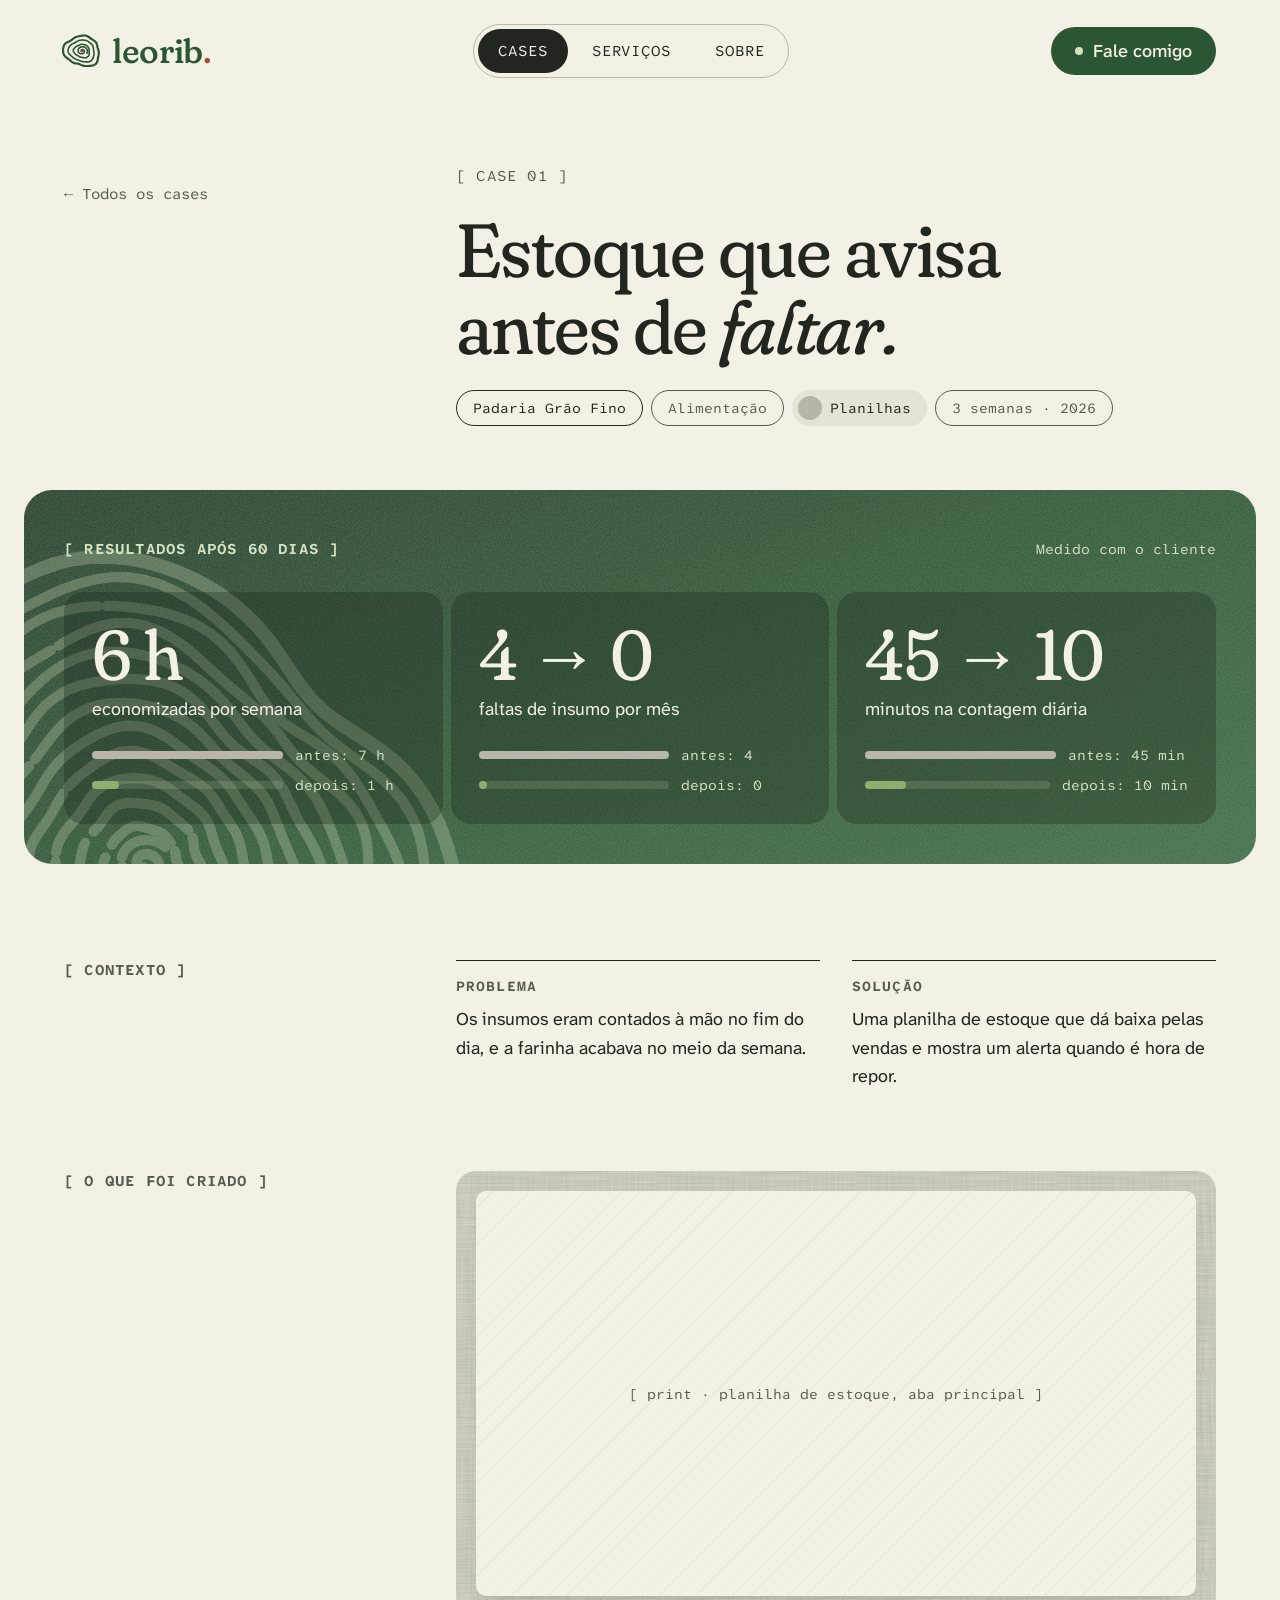
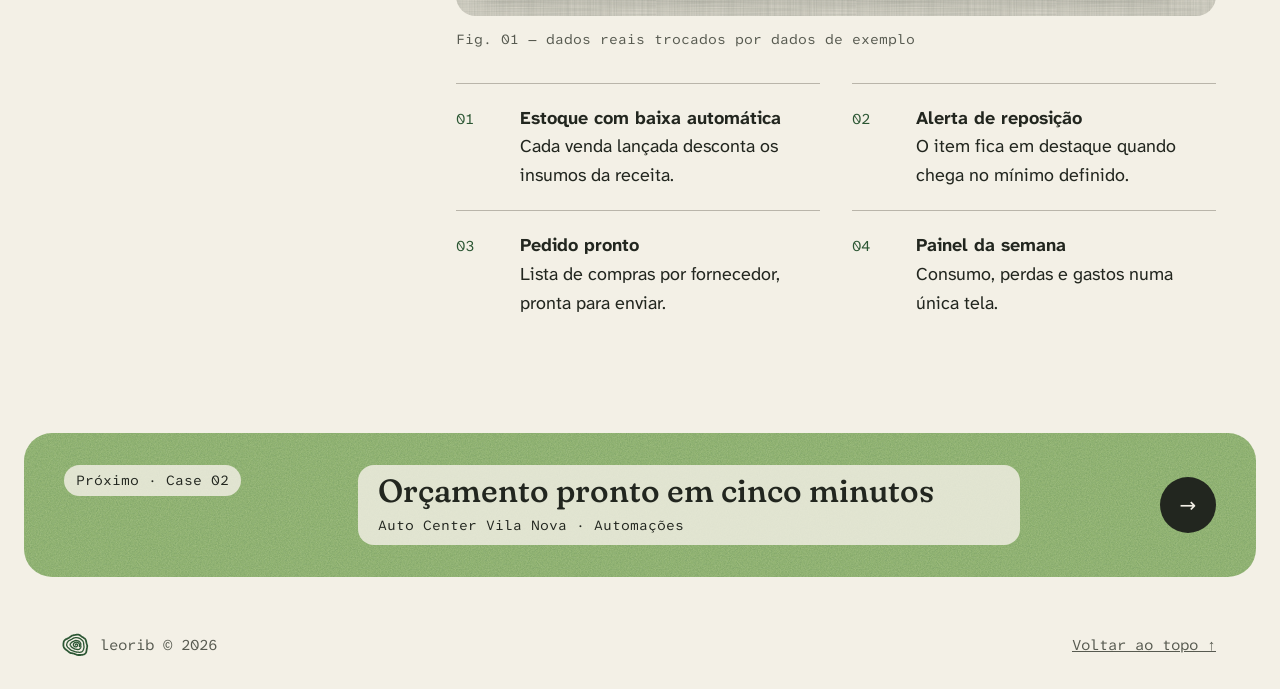
==== case-padaria-grao-fino.html @ f3a38ac1 "feat: versão inicial exportada do Claude Design" ====
<!doctype html>
<html lang="pt-BR">
<head>
<meta charset="utf-8">
<meta name="viewport" content="width=device-width, initial-scale=1">
<title>Case 01 · Padaria Grão Fino · leorib</title>
<meta name="description" content="Planilha de estoque que dá baixa pelas vendas e avisa antes de faltar: 6 horas a menos por semana para a Padaria Grão Fino.">
<meta name="theme-color" content="#F3F0E6" media="(prefers-color-scheme: light)">
<meta name="theme-color" content="#151A15" media="(prefers-color-scheme: dark)">
<link rel="preconnect" href="https://fonts.googleapis.com">
<link rel="preconnect" href="https://fonts.gstatic.com" crossorigin>
<link rel="stylesheet" href="https://fonts.googleapis.com/css2?family=Fraunces:ital,opsz,wght,SOFT@0,9..144,400..700,0..100;1,9..144,400..700,0..100&family=Atkinson+Hyperlegible+Next:wght@400;500;700&family=Atkinson+Hyperlegible+Mono:wght@400;500&display=swap">
<link rel="stylesheet" href="css/styles.css">
<script>document.documentElement.classList.add('js')</script>
<script src="js/digital.js" defer></script>
<script src="js/site.js" defer></script>
</head>
<body>
<a class="skip" href="#conteudo">Pular para o conteúdo</a>

<header class="site-header wrap">
  <a class="brand" href="index.html" aria-label="leorib, página inicial"><leo-digital size="36" cor="var(--logo)" cor-semente="var(--logo-seed)"></leo-digital><span>leorib<span class="brand-dot">.</span></span></a>
  <nav class="nav-pill" aria-label="Principal">
    <a href="index.html#cases" aria-current="page">Cases</a>
    <a href="servicos.html">Serviços</a>
    <a href="sobre.html">Sobre</a>
  </nav>
  <a class="btn btn-primary btn-header" href="index.html#contato"><span class="dot" aria-hidden="true"></span>Fale comigo</a>
  <button class="menu-btn" type="button" aria-expanded="false" aria-controls="menu">Menu</button>
</header>

<div class="mobile-menu" id="menu" role="dialog" aria-modal="true" aria-label="Menu" hidden>
  <div class="mobile-menu-top">
    <a class="brand" href="index.html" aria-label="leorib, página inicial"><leo-digital size="26" cor="#F3F0E6" cor-semente="#D08A68"></leo-digital><span>leorib<span class="brand-dot">.</span></span></a>
    <button class="close-btn" type="button">Fechar</button>
  </div>
  <nav aria-label="Principal">
    <a href="index.html#cases" aria-current="page">Cases</a>
    <a href="servicos.html">Serviços</a>
    <a href="sobre.html">Sobre</a>
  </nav>
  <a class="btn btn-light" href="index.html#contato">Fale comigo</a>
</div>

<main id="conteudo">

  <div class="wrap grid case-head">
    <a class="c-label back" href="index.html#cases">← Todos os cases</a>
    <div class="c-main stack">
      <p class="label">[ Case 01 ]</p>
      <h1 class="h1" data-reveal>Estoque que avisa antes de <em>faltar.</em></h1>
      <ul class="tags" aria-label="Sobre o projeto">
        <li class="tag tag-lg tag-strong">Padaria Grão Fino</li>
        <li class="tag tag-lg tag-outline">Alimentação</li>
        <li class="tag tag-lg tag-swatch"><span class="sw mat-seixo" aria-hidden="true"></span>Planilhas</li>
        <li class="tag tag-lg tag-outline">3 semanas · 2026</li>
      </ul>
    </div>
  </div>

  <div class="inset">
    <section class="kpi-painel" aria-labelledby="kpi-titulo">
      <div class="bg-mark" aria-hidden="true" style="--s:640px"><leo-digital size="640" seed="Padaria Grão Fino" aneis="12" cor="#D6E3C3" semente="false"></leo-digital></div>
      <div class="top">
        <h2 class="label" id="kpi-titulo">[ Resultados após 60 dias ]</h2>
        <span class="caption">Medido com o cliente</span>
      </div>
      <div class="kpis">
        <div class="kpi" data-reveal>
          <div><span class="valor">6 h</span><span>economizadas por semana</span></div>
          <div class="bars">
            <div class="bar"><div class="track"><div class="fill" data-line style="width:100%;background:#B9B5AA"></div></div><span>antes: 7 h</span></div>
            <div class="bar"><div class="track"><div class="fill" data-line data-delay="300" style="width:14%;background:#8DB06E"></div></div><span>depois: 1 h</span></div>
          </div>
        </div>
        <div class="kpi" data-reveal data-delay="100">
          <div><span class="valor">4 → 0</span><span>faltas de insumo por mês</span></div>
          <div class="bars">
            <div class="bar"><div class="track"><div class="fill" data-line style="width:100%;background:#B9B5AA"></div></div><span>antes: 4</span></div>
            <div class="bar"><div class="track"><div class="fill" data-line data-delay="300" style="width:2%;background:#8DB06E"></div></div><span>depois: 0</span></div>
          </div>
        </div>
        <div class="kpi" data-reveal data-delay="200">
          <div><span class="valor">45 → 10</span><span>minutos na contagem diária</span></div>
          <div class="bars">
            <div class="bar"><div class="track"><div class="fill" data-line style="width:100%;background:#B9B5AA"></div></div><span>antes: 45 min</span></div>
            <div class="bar"><div class="track"><div class="fill" data-line data-delay="300" style="width:22%;background:#8DB06E"></div></div><span>depois: 10 min</span></div>
          </div>
        </div>
      </div>
    </section>
  </div>

  <section class="wrap grid contexto" aria-labelledby="contexto-label">
    <h2 class="c-label label" id="contexto-label">[ Contexto ]</h2>
    <div class="c-main pair" data-reveal>
      <div><h3 class="label-sm">Problema</h3><p>Os insumos eram contados à mão no fim do dia, e a farinha acabava no meio da semana.</p></div>
      <div><h3 class="label-sm">Solução</h3><p>Uma planilha de estoque que dá baixa pelas vendas e mostra um alerta quando é hora de repor.</p></div>
    </div>
  </section>

  <section class="wrap grid criado" aria-labelledby="criado-label">
    <h2 class="c-label label" id="criado-label">[ O que foi criado ]</h2>
    <figure class="c-main" data-reveal style="display:flex;flex-direction:column;gap:12px">
      <div class="frame"><div class="frame-print wide">[ print · planilha de estoque, aba principal ]</div></div>
      <figcaption class="caption">Fig. 01 — dados reais trocados por dados de exemplo</figcaption>
    </figure>
    <ol class="c-main criado-lista">
      <li><div><span class="n">01</span></div><div><span class="t">Estoque com baixa automática</span>Cada venda lançada desconta os insumos da receita.</div></li>
      <li><div><span class="n">02</span></div><div><span class="t">Alerta de reposição</span>O item fica em destaque quando chega no mínimo definido.</div></li>
      <li><div><span class="n">03</span></div><div><span class="t">Pedido pronto</span>Lista de compras por fornecedor, pronta para enviar.</div></li>
      <li><div><span class="n">04</span></div><div><span class="t">Painel da semana</span>Consumo, perdas e gastos numa única tela.</div></li>
    </ol>
  </section>

  <div class="inset">
    <a class="proximo mat-musgo" href="index.html#case-02">
      <span class="mat-pill">Próximo · Case 02</span>
      <span class="card">
        <span class="t">Orçamento pronto em cinco minutos</span>
        <span class="s">Auto Center Vila Nova · Automações</span>
      </span>
      <span class="arrow" aria-hidden="true">→</span>
    </a>
  </div>

</main>

<footer class="wrap site-footer">
  <span class="sig"><leo-digital size="24" cor="var(--logo)" cor-semente="var(--logo-seed)"></leo-digital>leorib © 2026</span>
  <a href="#conteudo">Voltar ao topo ↑</a>
</footer>
</body>
</html>
---- css/styles.css ----
/* leorib — design system v1.0 (base: direção 6a em diante)
   Tokens de cor, tipo, espaço, raios e motion. Modo escuro troca só tokens, nunca layout. */

:root {
  /* paleta clara */
  --papel: #F3F0E6;
  --gesso: #E6E2D6;
  --salvia: #D6E3C3;
  --tinta: #22261F;
  --folha: #2B5633;
  --grafite: #575A50;
  --argila: #9A4F33;
  --folha-media: #5E8A4E;
  --broto: #8DB06E;
  --concreto: #B9B5AA;

  /* papéis */
  --bg: var(--papel);
  --surface: var(--gesso);
  --ink: var(--tinta);
  --muted: var(--grafite);
  --line: var(--concreto);
  --line-strong: var(--tinta);
  --brand: var(--folha);
  --accent: var(--argila);
  --action: var(--folha);
  --on-action: var(--papel);
  --action-hover: var(--tinta);
  --on-action-hover: var(--papel);
  --secondary-hover-bg: var(--salvia);
  --secondary-hover-ink: var(--tinta);
  --nav-hover: var(--gesso);
  --nav-current-bg: var(--tinta);
  --nav-current-ink: var(--papel);
  --tag-bg: var(--salvia);
  --tag-ink: var(--tinta);
  --tag-border: var(--grafite);
  --result-bg: var(--gesso);
  --result-num: var(--folha);
  --field-bg: var(--papel);
  --field-border: var(--grafite);
  --form-bg: var(--papel);
  --form-ink: var(--tinta);
  --frame-bg: var(--gesso);
  --print-a: #F3F0E6;
  --print-b: #ECE8DC;
  --print-shadow: 0 1px 0 #B9B5AA, 0 12px 24px -18px rgba(34, 38, 31, .4);
  --logo: #2B5633;
  --logo-seed: #9A4F33;
  --btn-dot: var(--salvia);
  --focus: var(--folha);
  --error: var(--argila);
  --hero-grad: linear-gradient(180deg, #2B5633 0%, #2B5633 50%, #5E8A4E 68%, #C3D6A4 85%, #E6E2D6 100%);
  --hero-foot-ink: #22261F;
  --respiro-grad: linear-gradient(180deg, #F3F0E6 0%, #D6E3C3 34%, #8DB06E 54%, #D6E3C3 76%, #F3F0E6 100%);

  /* texturas (preenchidas por js/site.js; "none" mantém o gradiente válido sem JS) */
  --tx-grao: none;
  --tx-grao-luz: none;
  --tx-grao-forte: none;
  --tx-linho: none;
  --nat-seixo: none;
  --nat-musgo: none;
  --nat-folha: none;

  /* tipo */
  --serif: 'Fraunces', Georgia, serif;
  --sans: 'Atkinson Hyperlegible Next', system-ui, sans-serif;
  --mono: 'Atkinson Hyperlegible Mono', ui-monospace, monospace;

  /* grade */
  --m: 64px;
  --gutter: 24px;
  --inset: 24px;

  /* motion */
  --ease: cubic-bezier(.2, .7, .2, 1);

  color-scheme: light;
}

@media (prefers-color-scheme: dark) {
  :root {
    --bg: #151A15;
    --surface: #1E251E;
    --ink: #ECE8DC;
    --muted: #A9AD9F;
    --line: #3A433A;
    --line-strong: #8F9488;
    --brand: #A9C98A;
    --accent: #D08A68;
    --action: #A9C98A;
    --on-action: #151A15;
    --action-hover: #ECE8DC;
    --on-action-hover: #151A15;
    --secondary-hover-bg: #2A3D2C;
    --secondary-hover-ink: #ECE8DC;
    --nav-hover: #1F271F;
    --nav-current-bg: #ECE8DC;
    --nav-current-ink: #151A15;
    --tag-bg: #2A3D2C;
    --tag-ink: #ECE8DC;
    --tag-border: #8F9488;
    --result-bg: #1F271F;
    --result-num: #A9C98A;
    --field-bg: #151A15;
    --field-border: #8F9488;
    --form-bg: #1E251E;
    --form-ink: #ECE8DC;
    --frame-bg: #1F271F;
    --print-a: #242C24;
    --print-b: #2B342B;
    --print-shadow: 0 1px 0 #3A433A, 0 12px 24px -18px rgba(0, 0, 0, .6);
    --logo: #8DB06E;
    --logo-seed: #D08A68;
    --btn-dot: #2A3D2C;
    --focus: #A9C98A;
    --error: #D08A68;
    --hero-grad: linear-gradient(180deg, #1B2A1D 0%, #22402A 42%, #2B5633 66%, #4F7A44 86%, #8DB06E 100%);
    --hero-foot-ink: #151A15;
    --respiro-grad: linear-gradient(180deg, #151A15 0%, #1F3323 34%, #3E6B43 54%, #1F3323 76%, #151A15 100%);
    color-scheme: dark;
  }
}

@media (max-width: 1023px) { :root { --m: 40px; } }
@media (max-width: 639px)  { :root { --m: 20px; --gutter: 16px; --inset: 12px; } }

/* ---------- base ---------- */

*, *::before, *::after { box-sizing: border-box; }

html { -webkit-text-size-adjust: 100%; scroll-behavior: smooth; }

body {
  margin: 0;
  background: var(--bg);
  color: var(--ink);
  font-family: var(--sans);
  font-size: 1.125rem;
  line-height: 1.6;
  -webkit-font-smoothing: antialiased;
  overflow-x: hidden;
}

img { max-width: 100%; display: block; }
a { color: var(--brand); }
a:hover { color: var(--ink); }
:focus-visible { outline: 3px solid var(--focus); outline-offset: 3px; }
h1, h2, h3, p, figure, dl, dd, ul, ol { margin: 0; }
ul, ol { padding: 0; list-style: none; }
em { font-style: italic; }

.skip {
  position: absolute; left: 16px; top: -100px; z-index: 100;
  padding: 12px 20px; border-radius: 999px;
  background: var(--action); color: var(--on-action); font-weight: 500;
}
.skip:focus { top: 16px; }

.sr-only {
  position: absolute; width: 1px; height: 1px; padding: 0; margin: -1px;
  overflow: hidden; clip: rect(0 0 0 0); white-space: nowrap; border: 0;
}

/* ---------- tipo ---------- */

.serif { font-family: var(--serif); font-variation-settings: 'SOFT' 100; font-weight: 400; }
.mono { font-family: var(--mono); }

.label {
  font-family: var(--mono); font-size: .9375rem; line-height: 1.4;
  letter-spacing: .08em; text-transform: uppercase; color: var(--muted);
}
.label-sm {
  font-family: var(--mono); font-size: .875rem; line-height: 1.4;
  letter-spacing: .08em; text-transform: uppercase; color: var(--muted);
}
.caption { font-family: var(--mono); font-size: .875rem; color: var(--muted); }

.h1 {
  font-family: var(--serif); font-variation-settings: 'SOFT' 100; font-weight: 400;
  font-size: clamp(2.75rem, 1.5rem + 4vw, 5rem); line-height: 1.03; letter-spacing: -.02em;
  text-wrap: balance;
}
.h2 {
  font-family: var(--serif); font-variation-settings: 'SOFT' 100; font-weight: 400;
  font-size: clamp(2rem, 1.2rem + 2.6vw, 3.5rem); line-height: 1.1; letter-spacing: -.01em;
  text-wrap: balance;
}
.h3 {
  font-family: var(--serif); font-variation-settings: 'SOFT' 100; font-weight: 500;
  font-size: clamp(1.5rem, 1rem + 1.2vw, 2.125rem); line-height: 1.15;
  text-wrap: balance;
}
.lead { font-size: clamp(1.25rem, 1rem + .6vw, 1.5rem); line-height: 1.55; text-wrap: pretty; }

/* ---------- layout ---------- */

.wrap { max-width: 1280px; margin-inline: auto; padding-inline: var(--m); }
.inset { max-width: 1280px; margin-inline: auto; padding-inline: var(--inset); }

.grid {
  display: grid;
  grid-template-columns: repeat(12, minmax(0, 1fr));
  column-gap: var(--gutter);
}
.c-label { grid-column: 1 / span 3; }
.c-main { grid-column: 5 / span 8; }
.c-main7 { grid-column: 5 / span 7; }
.c-wide { grid-column: 4 / span 9; }

@media (max-width: 1023px) {
  .grid { grid-template-columns: repeat(8, minmax(0, 1fr)); }
  .c-label { grid-column: 1 / span 2; }
  .c-main, .c-main7 { grid-column: 3 / span 6; }
  .c-wide { grid-column: 1 / -1; }
}
@media (max-width: 639px) {
  .grid { grid-template-columns: repeat(4, minmax(0, 1fr)); row-gap: 16px; }
  .c-label, .c-main, .c-main7, .c-wide { grid-column: 1 / -1; }
}

.rule { height: 1px; background: var(--line); }
.rule-strong { height: 1px; background: var(--line-strong); }

/* ---------- botões e links ---------- */

.btn {
  display: inline-flex; align-items: center; gap: 12px;
  min-height: 52px; padding: 0 28px; border-radius: 999px;
  font: inherit; font-weight: 500; text-decoration: none; cursor: pointer;
  transition: background .25s var(--ease), color .25s var(--ease);
}
.btn-primary { background: var(--action); color: var(--on-action); border: 0; }
.btn-primary:hover { background: var(--action-hover); color: var(--on-action-hover); }
.btn-secondary { border: 1.5px solid var(--action); color: var(--action); background: transparent; }
.btn-secondary:hover { background: var(--secondary-hover-bg); color: var(--secondary-hover-ink); }
.btn-light { background: #F3F0E6; color: #2B5633; font-weight: 700; min-height: 56px; padding: 0 32px; }
.btn-light:hover { background: #D6E3C3; color: #22261F; }

.link { font-weight: 500; text-underline-offset: 4px; color: var(--brand); }

/* ---------- header ---------- */

.site-header {
  display: flex; align-items: center; justify-content: space-between; gap: 24px;
  padding-block: 24px;
}
.brand {
  display: flex; align-items: center; gap: 12px;
  font-family: var(--serif); font-variation-settings: 'SOFT' 100; font-weight: 500;
  font-size: 2.125rem; line-height: 1; letter-spacing: -.01em;
  color: var(--brand); text-decoration: none;
}
.brand:hover { color: var(--brand); }
.brand-dot { color: var(--accent); }

.nav-pill {
  display: flex; gap: 4px; padding: 4px;
  border: 1px solid var(--line); border-radius: 999px;
  font-family: var(--mono); font-size: .9375rem; letter-spacing: .06em; text-transform: uppercase;
}
.nav-pill a {
  display: inline-flex; align-items: center; min-height: 44px; padding: 0 20px;
  border-radius: 999px; color: var(--ink); text-decoration: none;
  transition: background .3s var(--ease);
}
.nav-pill a:hover { background: var(--nav-hover); }
.nav-pill a[aria-current="page"] { background: var(--nav-current-bg); color: var(--nav-current-ink); }

.btn-header { min-height: 48px; padding: 0 24px; gap: 10px; }
.btn-header .dot { width: 8px; height: 8px; border-radius: 50%; background: var(--btn-dot); }

.menu-btn {
  display: none; align-items: center; min-height: 44px; padding: 0 16px;
  border-radius: 999px; border: 1.5px solid var(--ink); background: transparent; color: var(--ink);
  font-family: var(--mono); font-size: .875rem; cursor: pointer;
}

@media (max-width: 860px) {
  .site-header { padding-block: 16px; }
  .site-header .nav-pill, .site-header .btn-header { display: none; }
  .menu-btn { display: inline-flex; }
  .brand { font-size: 1.75rem; gap: 10px; }
}

.mobile-menu {
  position: fixed; inset: 0; z-index: 50;
  display: flex; flex-direction: column; gap: 8px;
  padding: 16px 20px 32px; overflow-y: auto;
  background-color: #2B5633; background-image: var(--tx-grao-luz); color: #F3F0E6;
}
.mobile-menu[hidden] { display: none; }
.mobile-menu-top { display: flex; justify-content: space-between; align-items: center; margin-bottom: 16px; }
.mobile-menu .brand { color: #F3F0E6; font-size: 1.75rem; }
.mobile-menu .brand-dot { color: #D6E3C3; }
.mobile-menu .close-btn {
  display: inline-flex; align-items: center; min-height: 44px; padding: 0 16px;
  border-radius: 999px; border: 0; background: #F3F0E6; color: #2B5633;
  font-family: var(--mono); font-size: .875rem; cursor: pointer;
}
.mobile-menu nav a {
  display: block; padding: 14px 0; border-bottom: 1px solid rgba(214, 227, 195, .4);
  font-family: var(--serif); font-variation-settings: 'SOFT' 100; font-size: 2rem; line-height: 1.1;
  color: #F3F0E6; text-decoration: none;
}
.mobile-menu .btn-light { margin-top: 20px; align-self: flex-start; }

/* ---------- etiquetas ---------- */

.tag {
  display: inline-flex; align-items: center; gap: 8px; min-height: 32px; padding: 0 12px;
  border-radius: 999px; font-family: var(--mono); font-size: .8125rem; line-height: 1.2;
}
.tag-outline { border: 1px solid var(--tag-border); color: var(--muted); }
.tag-fill { background: var(--tag-bg); color: var(--tag-ink); }
.tag-lg { min-height: 36px; padding: 0 16px; font-size: .875rem; }
.tag-strong { border: 1px solid var(--ink); color: var(--ink); }
.tag-swatch { background: var(--surface); padding-left: 6px; color: var(--ink); }
.tag-swatch .sw { width: 24px; height: 24px; border-radius: 50%; }
.tags { display: flex; flex-wrap: wrap; gap: 8px; }

/* ---------- materiais (seixo → musgo → folha) ---------- */

.mat-seixo { background-color: #B3AEA1; background-image: var(--nat-seixo); color: #22261F; --pill: rgba(243, 240, 230, .82); }
.mat-musgo { background-color: #8DB06E; background-image: var(--nat-musgo); color: #22261F; --pill: rgba(243, 240, 230, .82); }
.mat-folha { background-color: #2B5633; background-image: var(--nat-folha); color: #F3F0E6; --pill: rgba(43, 86, 51, .85); }
.mat-pill {
  align-self: flex-start; padding: 4px 12px; border-radius: 999px; background: var(--pill);
  font-family: var(--mono); font-size: .8125rem; letter-spacing: .06em; white-space: nowrap;
}

/* ---------- hero (home) ---------- */

.hero {
  position: relative; isolation: isolate; overflow: hidden;
  margin-top: 8px; min-height: 660px; border-radius: 28px;
  background-image: var(--tx-grao-luz), var(--tx-grao), var(--hero-grad);
  color: #F3F0E6; padding: 32px 40px;
  display: grid; grid-template-columns: repeat(12, minmax(0, 1fr)); column-gap: 24px;
  grid-template-rows: auto 1fr auto;
}
.hero-meta {
  grid-column: 1 / -1; display: grid; grid-template-columns: subgrid;
  font-family: var(--mono); font-size: .9375rem; letter-spacing: .08em; text-transform: uppercase;
}
.hero-meta > :nth-child(1) { grid-column: 1 / span 3; }
.hero-meta > :nth-child(2) { grid-column: 5 / span 4; }
.hero-meta > :nth-child(3) { grid-column: 10 / span 3; justify-self: end; }
.hero h1 {
  grid-column: 5 / -1; align-self: start; margin-top: 72px;
  font-family: var(--serif); font-variation-settings: 'SOFT' 100; font-weight: 400;
  font-size: clamp(2.75rem, 1.5rem + 4.4vw, 5.5rem); line-height: 1.04; letter-spacing: -.02em;
}
.hero h1 > span { display: block; }
.hero-vertical {
  position: absolute; left: 40px; top: 136px;
  writing-mode: vertical-rl; transform: rotate(180deg);
  font-family: var(--mono); font-size: .875rem; letter-spacing: .2em; text-transform: uppercase;
}
.hero-foot {
  grid-column: 1 / -1; display: flex; justify-content: space-between; align-items: center;
  gap: 24px; color: var(--hero-foot-ink); padding-top: 32px;
}
.hero-foot .tags span {
  display: inline-flex; align-items: center; min-height: 36px; padding: 0 16px;
  border: 1px solid currentColor; border-radius: 999px; font-family: var(--mono); font-size: .875rem;
}
.hero-foot > span { font-family: var(--mono); font-size: .9375rem; }

@media (max-width: 1023px) {
  .hero { grid-template-columns: repeat(8, minmax(0, 1fr)); min-height: 600px; }
  .hero-meta > :nth-child(1) { grid-column: 1 / span 3; }
  .hero-meta > :nth-child(2) { grid-column: 4 / span 3; }
  .hero-meta > :nth-child(3) { display: none; }
  .hero h1 { grid-column: 2 / -1; }
}
@media (max-width: 639px) {
  .hero { display: flex; flex-direction: column; justify-content: space-between; gap: 40px; min-height: 560px; padding: 24px 20px; border-radius: 20px; }
  .hero-meta { display: flex; flex-direction: column; gap: 4px; font-size: .8125rem; }
  .hero-meta > :nth-child(2) { display: none; }
  .hero h1 { margin-top: 0; }
  .hero-vertical { display: none; }
  .hero-foot { flex-direction: column; align-items: flex-start; padding-top: 0; }
  .hero-foot > span { display: none; }
}

/* ---------- blocos da home ---------- */

.intro { padding-block: 80px 96px; }
.intro .c-label { padding-top: 6px; }
.intro-body { display: flex; flex-direction: column; gap: 32px; }
.intro-body .lead { max-width: 38ch; }
.actions { display: flex; flex-wrap: wrap; gap: 16px; align-items: center; }

.faixas { display: flex; gap: 8px; height: 320px; }
.faixa {
  position: relative; flex: 1; border-radius: 16px; overflow: hidden; padding: 20px; text-decoration: none;
  display: flex; flex-direction: column; justify-content: space-between;
  transition: flex .7s var(--ease), clip-path 1s var(--ease);
}
.faixa .mat-pill { border: 1px solid currentColor; }
.faixa-nome { font-family: var(--serif); font-variation-settings: 'SOFT' 100; font-weight: 500; font-size: 1.75rem; line-height: 1; }
@media (hover: hover) and (min-width: 640px) { .faixa:hover { flex: 1.9; } }
.faixas-legenda {
  display: flex; flex-wrap: wrap; justify-content: space-between; gap: 8px 24px; margin-top: 16px;
  font-family: var(--mono); font-size: .9375rem; color: var(--muted);
}
@media (max-width: 639px) {
  .faixas { flex-direction: column; height: auto; }
  .faixa { min-height: 128px; }
}

.sec-head { padding-block: 112px 16px; }
.sec-head .note { font-family: var(--mono); font-size: .9375rem; color: var(--muted); }

.serv-row {
  display: grid; grid-template-columns: repeat(12, minmax(0, 1fr)); column-gap: 24px;
  padding-block: 32px; align-items: center;
}
.serv-row .ic { grid-column: 1 / span 3; display: flex; align-items: center; gap: 16px; font-family: var(--mono); font-size: .9375rem; color: var(--muted); }
.serv-row .ic .sw { width: 56px; height: 56px; border-radius: 50%; flex: none; }
.serv-row h3 { grid-column: 5 / span 3; font-family: var(--serif); font-variation-settings: 'SOFT' 100; font-weight: 500; font-size: 1.625rem; line-height: 1.2; }
.serv-row p { grid-column: 8 / span 5; max-width: 44ch; }
@media (max-width: 1023px) {
  .serv-row { display: flex; flex-wrap: wrap; gap: 12px 24px; }
  .serv-row .ic { flex: 0 0 auto; }
  .serv-row h3 { flex: 1 1 200px; align-self: center; }
  .serv-row p { flex: 1 1 100%; }
}

.respiro {
  position: relative; height: 480px; margin-top: 96px;
  background-image: var(--tx-grao), var(--tx-grao-luz), var(--respiro-grad);
}
.respiro-top {
  position: absolute; inset: 24px var(--m) auto var(--m); gap: 16px;
  display: flex; justify-content: space-between;
  font-family: var(--mono); font-size: .9375rem; color: var(--muted);
}
.respiro-top > span:first-child { display: flex; gap: 24px; }
.respiro-mark { position: absolute; left: calc(50% - 60px); top: calc(54% - 60px); }
@media (max-width: 639px) { .respiro { height: 320px; margin-top: 64px; } }

.cases-head { padding-block: 48px 64px; }
.cases-head .c-label { padding-top: 12px; }

.case-row {
  display: grid; grid-template-columns: repeat(12, minmax(0, 1fr)); column-gap: 24px;
  padding-block: 48px 80px; scroll-margin-top: 24px;
}
.case-meta { grid-column: 1 / span 3; display: flex; flex-direction: column; gap: 12px; align-items: flex-start; }
.case-meta .n { font-family: var(--mono); font-size: .9375rem; color: var(--muted); }
.case-meta .cliente { font-weight: 700; }
.case-body { grid-column: 5 / span 4; display: flex; flex-direction: column; gap: 24px; }
.case-fig { grid-column: 9 / span 4; }
.case-body dl { display: flex; flex-direction: column; gap: 16px; }
.case-body dt { font-family: var(--mono); font-size: .875rem; letter-spacing: .08em; text-transform: uppercase; color: var(--muted); }
.case-body dd { margin-top: 4px; }
.resultado { background: var(--result-bg); border-radius: 16px; padding: 16px 20px; }
.resultado dd { display: flex; flex-direction: column; }
.resultado .num { font-family: var(--serif); font-variation-settings: 'SOFT' 100; font-weight: 500; font-size: 2.75rem; line-height: 1.1; color: var(--result-num); }
.case-soon { font-family: var(--mono); font-size: .875rem; color: var(--muted); }
@media (max-width: 1023px) {
  .case-row { grid-template-columns: repeat(8, minmax(0, 1fr)); row-gap: 32px; }
  .case-meta { grid-column: 1 / -1; }
  .case-body { grid-column: 1 / span 5; }
  .case-fig { grid-column: 6 / span 3; }
}
@media (max-width: 639px) {
  .case-row { display: flex; flex-direction: column; gap: 32px; padding-block: 32px 56px; }
}

/* moldura de print */
.frame-wrap { display: flex; flex-direction: column; gap: 12px; transition: transform .5s var(--ease); }
@media (hover: hover) { .frame-wrap:hover { transform: translateY(-4px); } }
.frame {
  border-radius: 20px; overflow: hidden; padding: 16px;
  background-color: var(--frame-bg); background-image: var(--tx-linho);
}
.frame-print {
  aspect-ratio: 4 / 5; border-radius: 10px; padding: 16px;
  background: repeating-linear-gradient(135deg, var(--print-a) 0 12px, var(--print-b) 12px 13px);
  box-shadow: var(--print-shadow);
  display: grid; place-items: center; text-align: center;
  font-family: var(--mono); font-size: .875rem; color: var(--muted);
}
.frame-print.wide { aspect-ratio: 16 / 9; }

/* ---------- contato ---------- */

.contato {
  position: relative; isolation: isolate; overflow: hidden;
  margin-top: 32px; border-radius: 28px; padding: 80px 40px;
  background-image: var(--tx-grao-luz), var(--tx-grao), linear-gradient(200deg, #2B5633 0%, #2B5633 60%, #3B6B43 100%);
  color: #F3F0E6;
  display: grid; grid-template-columns: repeat(12, minmax(0, 1fr)); column-gap: 24px; row-gap: 48px;
  scroll-margin-top: 16px;
}
.orb {
  position: absolute; z-index: -1; right: -160px; top: -200px; width: 720px; height: 720px; pointer-events: none;
  background-image: var(--tx-grao-luz), radial-gradient(circle, rgba(214, 227, 195, .75) 0, rgba(214, 227, 195, .35) 30%, rgba(214, 227, 195, 0) 64%);
  -webkit-mask-image: radial-gradient(circle, #000 0 34%, transparent 66%);
  mask-image: radial-gradient(circle, #000 0 34%, transparent 66%);
  transition: opacity 2.2s var(--ease), transform 2.2s var(--ease);
}
.contato-texto { grid-column: 1 / span 5; display: flex; flex-direction: column; gap: 24px; }
.contato-texto .label { color: #D6E3C3; }
.contato-links { display: flex; flex-direction: column; margin-top: 24px; border-top: 1px solid rgba(214, 227, 195, .5); }
.contato-links a {
  display: flex; justify-content: space-between; align-items: center; gap: 16px; min-height: 64px;
  border-bottom: 1px solid rgba(214, 227, 195, .5); color: #F3F0E6; text-decoration: none;
  font-family: var(--mono); font-size: 1rem; transition: padding .5s var(--ease);
}
.contato-links a:hover { padding-left: 12px; color: #F3F0E6; }
.contato :focus-visible { outline-color: #D6E3C3; }

.form {
  grid-column: 7 / span 6; background: var(--form-bg); color: var(--form-ink);
  border-radius: 20px; padding: 40px;
  display: grid; grid-template-columns: 1fr 1fr; gap: 24px; align-content: start;
}
.form :focus-visible { outline-color: var(--focus); }
.form .full { grid-column: 1 / -1; }
.form p { max-width: 44ch; }
.field { display: flex; flex-direction: column; gap: 8px; font-weight: 500; }
.field input, .field textarea {
  min-height: 52px; padding: 12px 16px; font: inherit; font-weight: 400; line-height: 1.6;
  background: var(--field-bg); color: var(--form-ink);
  border: 1.5px solid var(--field-border); border-radius: 12px;
}
.field textarea { resize: vertical; }
.field input:focus-visible, .field textarea:focus-visible { border-color: var(--focus); outline-offset: 2px; }
.field[data-error] input, .field[data-error] textarea { border-color: var(--error); }
.field .err { font-size: 1rem; font-weight: 400; color: var(--error); }
.field:not([data-error]) .err { display: none; }
.form .btn { justify-self: start; }
.form-status { font-size: 1rem; color: var(--muted); }

@media (max-width: 1023px) {
  .contato { grid-template-columns: 1fr; padding: 56px 32px; }
  .contato-texto, .form { grid-column: 1 / -1; }
}
@media (max-width: 639px) {
  .contato { padding: 40px 20px; border-radius: 20px; }
  .form { grid-template-columns: 1fr; padding: 24px; }
  .orb { width: 480px; height: 480px; right: -220px; top: -180px; }
}

/* ---------- rodapé ---------- */

.site-footer {
  display: flex; flex-wrap: wrap; justify-content: space-between; align-items: center; gap: 16px 24px;
  padding-block: 32px; font-family: var(--mono); font-size: .9375rem; color: var(--muted);
}
.site-footer a { color: var(--muted); }
.site-footer .sig { display: flex; align-items: center; gap: 12px; }
.site-footer .swatches { display: flex; gap: 6px; }
.site-footer .swatches span { width: 48px; height: 20px; border-radius: 999px; }
.footer-folha { background: #2B5633; color: #D6E3C3; }
.footer-folha .site-footer, .footer-folha .site-footer a { color: #D6E3C3; }

/* ---------- páginas internas ---------- */

.page-head { padding-block: 96px 80px; row-gap: 48px; }
.page-head .c-label { padding-top: 16px; }
.page-head .stack { display: flex; flex-direction: column; gap: 24px; }
.page-head .lead { max-width: 40ch; line-height: 1.5; }
@media (max-width: 639px) { .page-head { padding-block: 48px 56px; row-gap: 24px; } }

/* serviços */
.serv-nav { display: grid; grid-template-columns: repeat(3, minmax(0, 1fr)); gap: 8px; }
.serv-nav a {
  display: flex; flex-direction: column; align-items: flex-start; justify-content: space-between; gap: 16px;
  min-height: 112px; padding: 16px 20px 20px; border-radius: 16px; text-decoration: none;
  transition: clip-path 1s var(--ease), transform .4s var(--ease);
}
.serv-nav a:hover { transform: translateY(-3px); color: inherit; }
.serv-nav .mat-pill { font-size: .875rem; letter-spacing: 0; }
.serv-nav .nome { font-family: var(--serif); font-variation-settings: 'SOFT' 100; font-weight: 500; font-size: 1.5rem; line-height: 1; white-space: nowrap; }
@media (max-width: 639px) { .serv-nav { grid-template-columns: 1fr; } .serv-nav a { min-height: 96px; } }

.servico {
  display: grid; grid-template-columns: repeat(12, minmax(0, 1fr)); column-gap: 24px;
  padding-block: 48px 96px; scroll-margin-top: 24px;
}
.servico-card {
  grid-column: 1 / span 3; min-height: 380px; border-radius: 20px; overflow: hidden; padding: 20px;
  display: flex; flex-direction: column; justify-content: space-between;
}
.servico-card .mat-pill { font-size: .875rem; letter-spacing: 0; }
.servico-card .nome { font-family: var(--serif); font-variation-settings: 'SOFT' 100; font-weight: 500; font-size: 2.25rem; line-height: 1; }
.servico-body { grid-column: 5 / span 8; display: flex; flex-direction: column; gap: 32px; }
.servico-body h2 {
  font-family: var(--serif); font-variation-settings: 'SOFT' 100; font-weight: 400;
  font-size: clamp(2.25rem, 1.4rem + 2.6vw, 3.75rem); line-height: 1.05; letter-spacing: -.01em;
}
.servico-body .para { font-size: 1.375rem; line-height: 1.5; max-width: 40ch; margin-top: 12px; }
.listas { display: grid; grid-template-columns: 1fr 1fr; gap: 32px; }
.lista { display: flex; flex-direction: column; gap: 12px; }
.lista ul { border-top: 1px solid var(--line); }
.lista li { display: flex; gap: 12px; padding: 12px 0; border-bottom: 1px solid var(--line); }
.lista .bullet { flex: none; margin-top: 9px; width: 8px; height: 8px; border-radius: 46% 54% 42% 58% / 52% 44% 56% 48%; background: var(--brand); }
.lista .check { flex: none; font-family: var(--mono); color: var(--brand); }
.invest {
  display: flex; flex-wrap: wrap; justify-content: space-between; align-items: center; gap: 24px;
  padding: 20px 24px; border-radius: 16px; background: var(--surface);
}
.invest .valor { font-family: var(--serif); font-variation-settings: 'SOFT' 100; font-weight: 500; font-size: 1.75rem; line-height: 1.2; }
.invest .valor small { font-family: var(--mono); font-size: .875rem; color: var(--muted); margin-left: 12px; }
.invest .acts { display: flex; flex-wrap: wrap; align-items: center; gap: 16px 24px; }
@media (max-width: 1023px) {
  .servico { grid-template-columns: repeat(8, minmax(0, 1fr)); row-gap: 32px; }
  .servico-card { grid-column: 1 / span 3; min-height: 280px; }
  .servico-body { grid-column: 4 / span 5; }
}
@media (max-width: 760px) {
  .servico { display: flex; flex-direction: column; padding-block: 32px 64px; }
  .servico-card { min-height: 200px; }
  .listas { grid-template-columns: 1fr; }
}

.etapas-sec { padding-block: 48px 112px; row-gap: 40px; }
.etapas { display: grid; grid-template-columns: repeat(4, minmax(0, 1fr)); gap: 24px; }
.etapa { display: flex; flex-direction: column; gap: 8px; }
.etapa .n { font-family: var(--mono); font-size: .9375rem; color: var(--muted); }
.etapa .t { font-family: var(--serif); font-variation-settings: 'SOFT' 100; font-weight: 500; font-size: 1.625rem; line-height: 1.2; color: var(--brand); }
.etapa .d { max-width: 24ch; }
@media (max-width: 1023px) { .etapas { grid-template-columns: repeat(2, minmax(0, 1fr)); } }
@media (max-width: 639px) { .etapas { grid-template-columns: 1fr; } }

.painel-folha {
  position: relative; isolation: isolate; overflow: hidden; border-radius: 28px;
  background-image: var(--tx-grao-luz), var(--tx-grao), linear-gradient(200deg, #2B5633 0%, #2B5633 60%, #3B6B43 100%);
  color: #F3F0E6; padding: 72px 40px;
  display: grid; grid-template-columns: repeat(12, minmax(0, 1fr)); column-gap: 24px; row-gap: 32px; align-items: center;
}
.painel-folha .bg-mark { position: absolute; z-index: -1; right: -140px; top: -180px; opacity: .35; }
.painel-folha .txt { grid-column: 1 / span 7; display: flex; flex-direction: column; gap: 16px; }
.painel-folha .txt .label { color: #D6E3C3; }
.painel-folha .cta { grid-column: 9 / span 4; display: flex; justify-content: flex-end; }
.painel-folha :focus-visible { outline-color: #D6E3C3; }
@media (max-width: 1023px) {
  .painel-folha { grid-template-columns: 1fr; padding: 48px 28px; }
  .painel-folha .txt, .painel-folha .cta { grid-column: 1 / -1; justify-content: flex-start; }
}

/* case */
.case-head { padding-block: 64px; row-gap: 32px; }
.case-head .back { align-self: start; padding-top: 16px; font-family: var(--mono); font-size: .9375rem; color: var(--muted); text-decoration: none; }
.case-head .back:hover { color: var(--ink); }
.case-head .stack { display: flex; flex-direction: column; gap: 24px; }
@media (max-width: 639px) { .case-head { padding-block: 32px 48px; } .case-head .back { padding-top: 0; } }

.kpi-painel {
  position: relative; isolation: isolate; overflow: hidden; border-radius: 28px;
  background-image: var(--tx-grao-luz), var(--tx-grao), linear-gradient(160deg, #1F3A25 0%, #2B5633 55%, #3B6B43 100%);
  color: #F3F0E6; padding: 48px 40px 40px; display: flex; flex-direction: column; gap: 32px;
}
.kpi-painel .bg-mark { position: absolute; z-index: -1; left: -200px; bottom: -320px; opacity: .28; }
.kpi-painel .top { display: flex; flex-wrap: wrap; justify-content: space-between; align-items: baseline; gap: 8px 24px; }
.kpi-painel .top .label { color: #D6E3C3; }
.kpi-painel .top .caption { color: #D6E3C3; }
.kpis { display: grid; grid-template-columns: repeat(3, minmax(0, 1fr)); gap: 8px; }
.kpi { display: flex; flex-direction: column; gap: 20px; padding: 28px; border-radius: 20px; background: rgba(21, 26, 21, .28); }
.kpi .valor { font-family: var(--serif); font-variation-settings: 'SOFT' 100; font-weight: 400; font-size: clamp(3rem, 2rem + 3vw, 4.5rem); line-height: 1; letter-spacing: -.02em; }
.kpi .bars { display: flex; flex-direction: column; gap: 8px; font-family: var(--mono); font-size: .875rem; color: #D6E3C3; }
.kpi .bar { display: flex; align-items: center; gap: 12px; }
.kpi .track { flex: 1; height: 8px; border-radius: 999px; background: rgba(214, 227, 195, .15); }
.kpi .fill { height: 100%; min-width: 8px; border-radius: 999px; transform-origin: left; transition: transform 1.1s var(--ease); }
.kpi .bar > span { flex: none; min-width: 120px; white-space: nowrap; }
@media (max-width: 1023px) { .kpis { grid-template-columns: 1fr; } }
@media (max-width: 639px) { .kpi-painel { padding: 32px 20px 20px; border-radius: 20px; } .kpi { padding: 20px; } }

.contexto { padding-block: 96px 80px; }
.contexto .pair { display: grid; grid-template-columns: 1fr 1fr; gap: 32px; }
.contexto .pair > div { display: flex; flex-direction: column; gap: 8px; border-top: 1px solid var(--line-strong); padding-top: 16px; }
@media (max-width: 639px) { .contexto { padding-block: 64px 48px; } .contexto .pair { grid-template-columns: 1fr; } }

.criado { padding-bottom: 96px; row-gap: 32px; }
.criado .frame { padding: 20px; }
.criado-lista { display: grid; grid-template-columns: repeat(2, minmax(0, 1fr)); column-gap: 32px; }
.kpi > div:first-child { display: flex; flex-direction: column; gap: 4px; }
.criado-lista > li { display: grid; grid-template-columns: 48px 1fr; gap: 16px; padding: 20px 0; border-top: 1px solid var(--line); }
.criado-lista .n { font-family: var(--mono); font-size: .9375rem; color: var(--brand); }
.criado-lista .t { font-weight: 700; display: block; }
@media (max-width: 639px) { .criado-lista { grid-template-columns: 1fr; } }

.proximo {
  display: grid; grid-template-columns: repeat(12, minmax(0, 1fr)); column-gap: 24px; row-gap: 16px; align-items: center;
  margin-bottom: 24px; padding: 32px 40px; border-radius: 28px; text-decoration: none;
  transition: transform .4s var(--ease);
}
.proximo:hover { transform: translateY(-4px); color: #22261F; }
.proximo .mat-pill { grid-column: 1 / span 3; justify-self: start; font-size: .875rem; letter-spacing: 0; }
.proximo .card { grid-column: 4 / span 7; display: flex; flex-direction: column; gap: 4px; padding: 8px 20px; border-radius: 16px; background: rgba(243, 240, 230, .82); }
.proximo .card .t { font-family: var(--serif); font-variation-settings: 'SOFT' 100; font-weight: 500; font-size: 2rem; line-height: 1.15; }
.proximo .card .s { font-family: var(--mono); font-size: .875rem; }
.proximo .arrow { grid-column: 12 / span 1; justify-self: end; width: 56px; height: 56px; border-radius: 50%; background: #22261F; color: #F3F0E6; display: grid; place-items: center; font-size: 1.25rem; }
@media (max-width: 1023px) {
  .proximo { display: flex; flex-wrap: wrap; padding: 24px; }
  .proximo .card { flex: 1 1 100%; order: 2; }
  .proximo .arrow { margin-left: auto; }
  .proximo .card .t { font-size: 1.5rem; }
}

/* sobre */
.sobre-hero { position: relative; padding-block: 80px 96px; align-items: end; row-gap: 48px; }
.sobre-hero .bg-mark { position: absolute; z-index: -1; right: -260px; top: -140px; opacity: .5; pointer-events: none; }
.sobre-hero .txt { grid-column: 1 / span 6; display: flex; flex-direction: column; gap: 32px; padding-bottom: 16px; }
.sobre-hero h1 {
  font-family: var(--serif); font-variation-settings: 'SOFT' 100; font-weight: 400;
  font-size: clamp(3rem, 1.5rem + 5.4vw, 7rem); line-height: .98; letter-spacing: -.025em;
}
.sobre-hero h1 > span { display: block; }
.sobre-hero h1 > span + span { color: var(--brand); }
.sobre-hero .lead { max-width: 30ch; line-height: 1.5; }
.retrato-fig { grid-column: 7 / span 6; display: flex; flex-direction: column; gap: 12px; align-items: flex-end; }
.retrato {
  position: relative; width: min(500px, 100%); aspect-ratio: 500 / 580; overflow: hidden;
  border-radius: 46% 54% 42% 58% / 52% 44% 56% 48%; background: #2B5633;
}
.retrato img { position: absolute; inset: 0; width: 100%; height: 100%; object-fit: cover; transform: scale(1.1); }
.retrato .duo { filter: grayscale(1) contrast(1.25) brightness(1.05); mix-blend-mode: screen; }
.retrato .dots { position: absolute; inset: 0; background-image: radial-gradient(circle, rgba(43, 86, 51, .55) 0 1.1px, transparent 1.6px); background-size: 5px 5px; mix-blend-mode: multiply; }
.retrato .orig { opacity: 0; transition: opacity .7s var(--ease); }
.retrato:hover .orig, .retrato:focus-within .orig, .retrato.show .orig { opacity: 1; }
.retrato button { position: absolute; inset: 0; width: 100%; height: 100%; border: 0; background: transparent; cursor: pointer; border-radius: inherit; }
@media (max-width: 1023px) {
  .sobre-hero .txt { grid-column: 1 / -1; }
  .retrato-fig { grid-column: 1 / -1; align-items: flex-start; }
}
@media (max-width: 639px) { .sobre-hero { padding-block: 40px 64px; } .sobre-hero .bg-mark { right: -520px; top: -260px; } }

.dados { display: grid; grid-template-columns: repeat(4, minmax(0, 1fr)); border-top: 1px solid var(--line-strong); border-bottom: 1px solid var(--line); }
.dados > div { display: flex; flex-direction: column; gap: 4px; padding: 20px 24px; border-left: 1px solid var(--line); }
.dados > div:first-child { padding-left: 0; border-left: 0; }
.dados .v { font-family: var(--serif); font-variation-settings: 'SOFT' 100; font-size: 1.75rem; line-height: 1.2; }
@media (max-width: 760px) {
  .dados { grid-template-columns: 1fr 1fr; }
  .dados > div:nth-child(3) { padding-left: 0; border-left: 0; }
  .dados > div:nth-child(n+3) { border-top: 1px solid var(--line); }
  .dados .v { font-size: 1.375rem; }
}

.historia { padding-block: 112px 96px; }
.historia .c-label { padding-top: 8px; }
.historia .body { display: flex; flex-direction: column; gap: 24px; max-width: 64ch; }
.historia .abre { font-family: var(--serif); font-variation-settings: 'SOFT' 100; font-size: clamp(1.5rem, 1rem + 1.1vw, 2rem); line-height: 1.35; text-wrap: pretty; }
@media (max-width: 639px) { .historia { padding-block: 64px; } }

.caminho-sec { padding-bottom: 112px; }
.caminho { position: relative; display: grid; grid-template-columns: repeat(4, minmax(0, 1fr)); gap: 24px; padding-top: 40px; }
.caminho .trilho {
  position: absolute; left: 0; right: 0; top: 11px; height: 2px;
  background-image: repeating-linear-gradient(90deg, var(--brand) 0 10px, transparent 10px 14px);
  transform-origin: left; transition: transform 1.6s var(--ease);
}
.marco { position: relative; display: flex; flex-direction: column; gap: 8px; }
.marco::before {
  content: ""; position: absolute; top: -36px; left: 0; width: 16px; height: 16px;
  border-radius: 46% 54% 42% 58% / 52% 44% 56% 48%; background: var(--brand); box-shadow: 0 0 0 5px var(--bg);
}
.marco .q { font-family: var(--serif); font-variation-settings: 'SOFT' 100; font-weight: 500; font-size: 1.5rem; line-height: 1.2; color: var(--brand); }
.marco .t { max-width: 24ch; }
@media (max-width: 760px) {
  .caminho { grid-template-columns: 1fr; padding-top: 0; padding-left: 40px; gap: 32px; }
  .caminho .trilho { left: 7px; right: auto; top: 0; bottom: 0; width: 2px; height: auto; background-image: repeating-linear-gradient(180deg, var(--brand) 0 10px, transparent 10px 14px); transform-origin: top; }
  .marco::before { top: 6px; left: -40px; }
  .caminho-sec { padding-bottom: 64px; }
}

.trabalho {
  display: grid; grid-template-columns: repeat(12, minmax(0, 1fr)); column-gap: 24px;
  border-radius: 28px; overflow: hidden; background: var(--surface);
}
.pinceladas {
  grid-column: 1 / span 5; min-height: 520px; background-color: #F3F0E6;
  background-image: var(--tx-grao),
    radial-gradient(ellipse 6px 15px at 50% 50%, rgba(43, 86, 51, .85) 0 68%, transparent 74%),
    radial-gradient(ellipse 7px 16px at 50% 50%, rgba(141, 176, 110, .85) 0 68%, transparent 74%),
    radial-gradient(ellipse 6px 14px at 50% 50%, rgba(94, 138, 78, .75) 0 68%, transparent 74%);
  background-size: auto, 22px 34px, 26px 38px, 30px 30px;
  background-position: 0 0, 0 0, 11px 17px, 5px 9px;
  transition: clip-path 1.4s var(--ease);
}
.trabalho .txt { grid-column: 6 / span 7; padding: 64px 56px 64px 32px; display: flex; flex-direction: column; gap: 32px; }
.principios > div { display: grid; grid-template-columns: 140px 1fr; gap: 24px; padding: 20px 0; border-top: 1px solid var(--line); }
.principios > div:last-child { border-bottom: 1px solid var(--line); }
.principios .k { font-family: var(--mono); font-size: .9375rem; color: var(--brand); }
@media (max-width: 1023px) {
  .trabalho { display: flex; flex-direction: column; }
  .pinceladas { min-height: 200px; }
  .trabalho .txt { padding: 40px 28px; }
}
@media (max-width: 639px) { .principios > div { grid-template-columns: 1fr; gap: 4px; } .trabalho { border-radius: 20px; } }

.trilha-sec { padding-block: 112px; row-gap: 32px; }
.trilha-sec .intro-txt { display: flex; flex-direction: column; gap: 12px; }
.trilha-sec .intro-txt p:last-child { max-width: 22ch; color: var(--muted); }
.player {
  position: relative; isolation: isolate; overflow: hidden; border-radius: 28px;
  background-image: var(--tx-grao-luz), var(--tx-grao), linear-gradient(160deg, #1F3A25 0%, #2B5633 55%, #3B6B43 100%);
  color: #F3F0E6; display: grid; grid-template-columns: 240px 1fr; gap: 40px; padding: 40px;
}
.player :focus-visible { outline-color: #D6E3C3; }
.player .glow {
  position: absolute; z-index: -1; right: -120px; bottom: -200px; width: 560px; height: 520px;
  background-image: var(--tx-grao-luz), radial-gradient(40% 36% at 46% 50%, rgba(141, 176, 110, .8) 0, rgba(141, 176, 110, 0) 100%), radial-gradient(26% 30% at 70% 34%, rgba(214, 227, 195, .5) 0, rgba(214, 227, 195, 0) 100%);
  -webkit-mask-image: radial-gradient(closest-side, #000 40%, transparent 100%);
  mask-image: radial-gradient(closest-side, #000 40%, transparent 100%);
}
.capa {
  width: 240px; height: 240px; border-radius: 16px; padding: 16px; display: grid; place-items: center; text-align: center;
  background: repeating-linear-gradient(135deg, #D6E3C3 0 12px, #C9D8B4 12px 13px);
  box-shadow: 0 24px 40px -24px rgba(0, 0, 0, .6);
  font-family: var(--mono); font-size: .875rem; color: #22261F;
}
.player .info { display: flex; flex-direction: column; justify-content: space-between; gap: 24px; min-width: 0; }
.player .meta { display: flex; justify-content: space-between; align-items: center; gap: 16px; font-family: var(--mono); font-size: .875rem; color: #D6E3C3; }
.player .estado { display: flex; align-items: center; gap: 10px; }
.eq { display: flex; align-items: flex-end; gap: 3px; height: 20px; }
.eq span { width: 3px; height: 20px; border-radius: 2px; background: #D6E3C3; transform-origin: bottom; transform: scaleY(.25); animation: eq .8s ease-in-out infinite alternate; animation-play-state: paused; }
.eq span:nth-child(2) { animation-duration: .97s; animation-delay: -.3s; }
.eq span:nth-child(3) { animation-duration: 1.14s; animation-delay: -.6s; }
.eq span:nth-child(4) { animation-duration: 1.31s; animation-delay: -.9s; }
.player.tocando .eq span { animation-play-state: running; }
@keyframes eq { 0% { transform: scaleY(.25); } 100% { transform: scaleY(1); } }
.player .musica { font-family: var(--serif); font-variation-settings: 'SOFT' 100; font-size: clamp(2rem, 1.4rem + 1.6vw, 2.75rem); line-height: 1.05; }
.player .artista { color: #D6E3C3; }
.progresso { display: flex; align-items: center; gap: 12px; font-family: var(--mono); font-size: .875rem; color: #D6E3C3; }
.progresso span { width: 40px; }
.progresso span:last-child { text-align: right; }
.progresso .track { flex: 1; height: 4px; border-radius: 999px; background: rgba(214, 227, 195, .3); overflow: hidden; }
.progresso .fill { height: 100%; width: 34%; background: #D6E3C3; border-radius: 999px; transition: width .4s linear; }
.controles { display: flex; flex-wrap: wrap; align-items: center; gap: 16px; margin-top: 16px; }
.play {
  width: 56px; height: 56px; border-radius: 50%; border: 0; background: #F3F0E6; color: #2B5633;
  font-size: 1rem; cursor: pointer; display: grid; place-items: center; transition: transform .3s var(--ease);
}
.play:hover { transform: scale(1.06); }
.btn-ghost-light { min-height: 48px; padding: 0 20px; border: 1.5px solid #D6E3C3; color: #F3F0E6; }
.btn-ghost-light:hover { background: rgba(214, 227, 195, .15); color: #F3F0E6; }
@media (max-width: 760px) {
  .player { grid-template-columns: 1fr; padding: 24px; gap: 24px; border-radius: 20px; }
  .capa { width: 160px; height: 160px; }
}
@media (max-width: 639px) { .trilha-sec { padding-block: 64px; } }

.meio-tom { position: relative; min-height: 520px; overflow: hidden; }
.meio-tom::before {
  content: ""; position: absolute; inset: 0;
  background-image: radial-gradient(circle, #2B5633 0 1.5px, transparent 2px), radial-gradient(circle, #5E8A4E 0 1.2px, transparent 1.7px);
  background-size: 6px 6px, 9px 9px; background-position: 0 0, 3px 4px;
  -webkit-mask-image: linear-gradient(180deg, transparent 0%, transparent 34%, rgba(0, 0, 0, .5) 50%, #000 72%);
  mask-image: linear-gradient(180deg, transparent 0%, transparent 34%, rgba(0, 0, 0, .5) 50%, #000 72%);
}
.meio-tom .grid { position: relative; padding-top: 64px; row-gap: 24px; }
.meio-tom .stack { display: flex; flex-direction: column; gap: 24px; align-items: flex-start; }
@media (max-width: 639px) { .meio-tom { min-height: 440px; } .meio-tom .grid { padding-top: 32px; } }

/* marcas de fundo (digital grande) */
.bg-mark svg { width: var(--s); height: var(--s); }
@media (max-width: 639px) { .bg-mark svg { width: calc(var(--s) * .6); height: calc(var(--s) * .6); } }

/* ---------- motion ----------
   O conteúdo só começa escondido quando o JS está ativo e o usuário não pediu menos movimento. */

[data-reveal] { transition: opacity .8s var(--ease), transform .8s var(--ease); }
[data-line] { transition: transform 1.1s var(--ease); }

@media (prefers-reduced-motion: no-preference) {
  .js [data-reveal]:not(.in) { opacity: 0; transform: translateY(16px); }
  .js [data-line]:not(.in) { transform: scaleX(0); }
  .js .caminho .trilho[data-line]:not(.in) { transform: scaleX(0); }
  .js [data-strip]:not(.in) { clip-path: inset(100% 0 0 0); }
  .js [data-strip].in { clip-path: inset(0 0 0 0); }
  .js [data-orb]:not(.in) { opacity: 0; transform: translateY(96px); }
}
@media (prefers-reduced-motion: no-preference) and (max-width: 760px) {
  .js .caminho .trilho[data-line]:not(.in) { transform: scaleY(0); }
}

@media (prefers-reduced-motion: reduce) {
  html { scroll-behavior: auto; }
  *, *::before, *::after { transition: none !important; animation: none !important; }
}
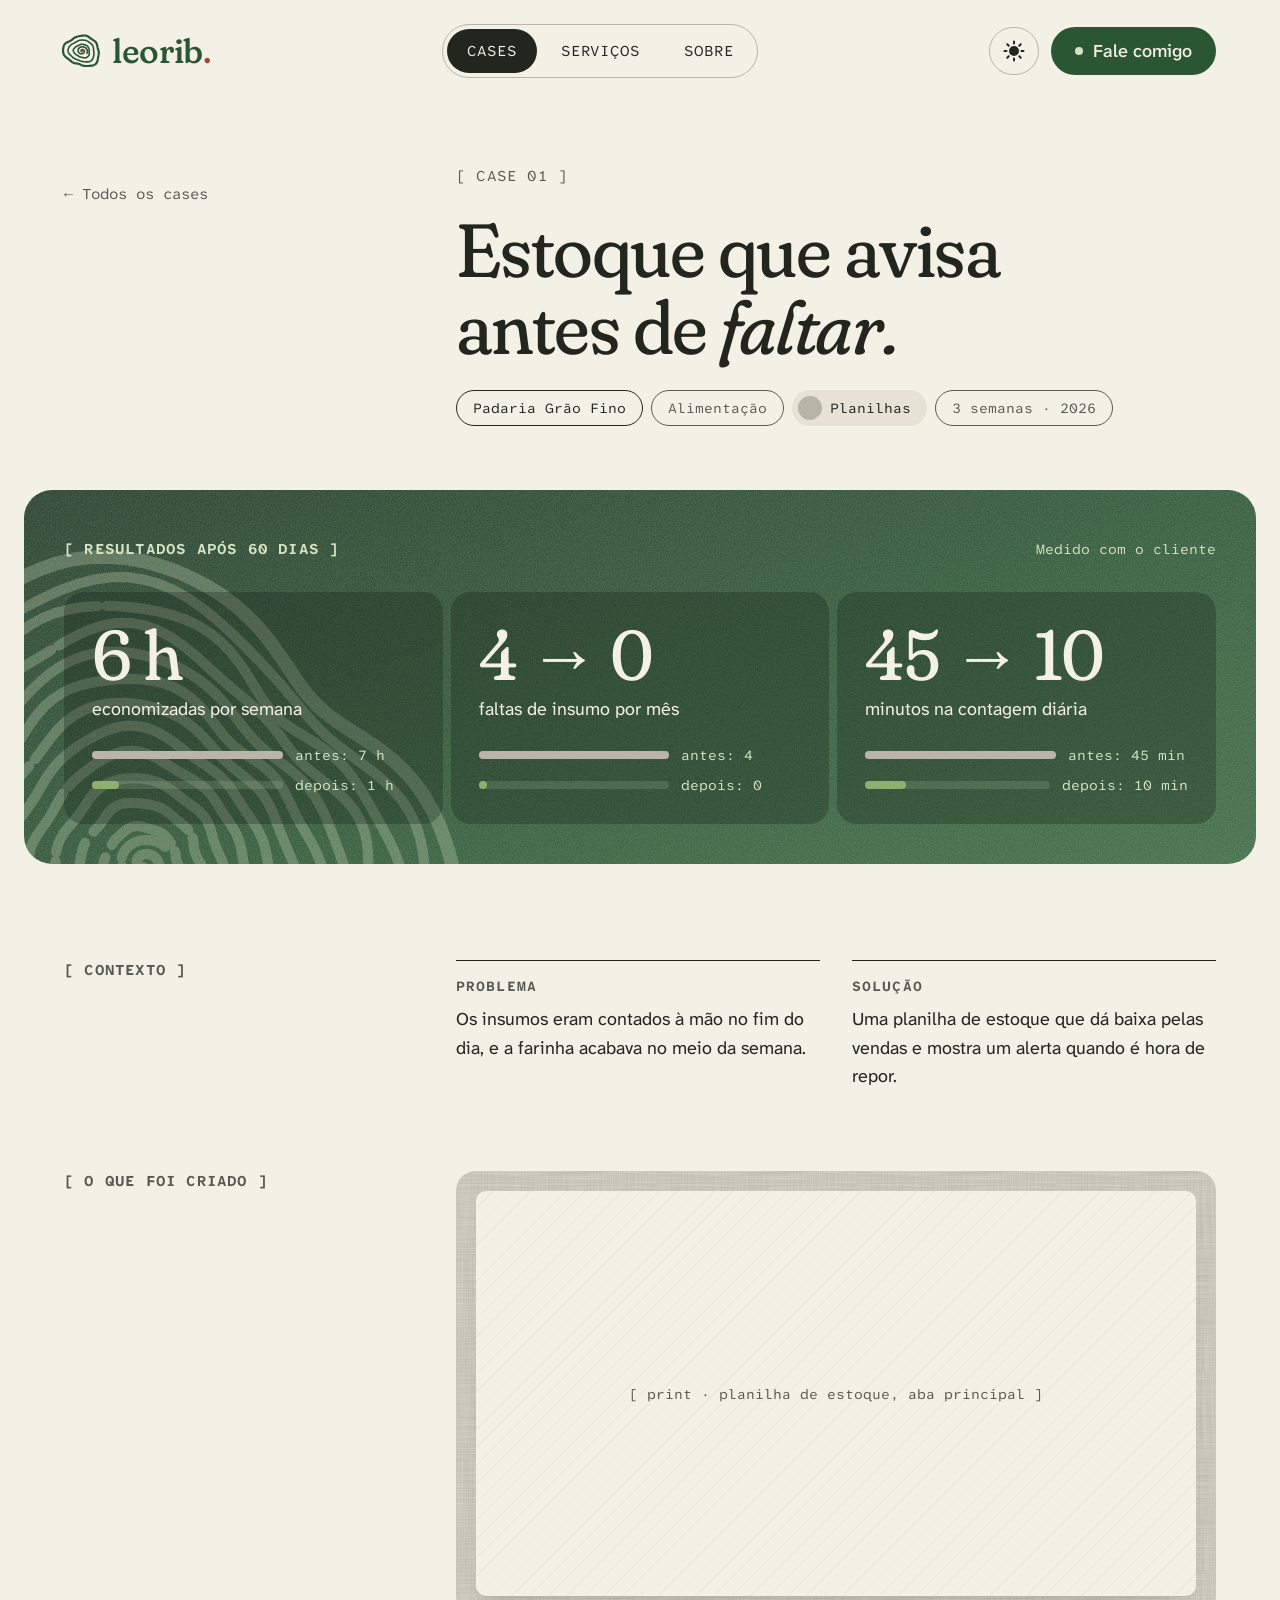
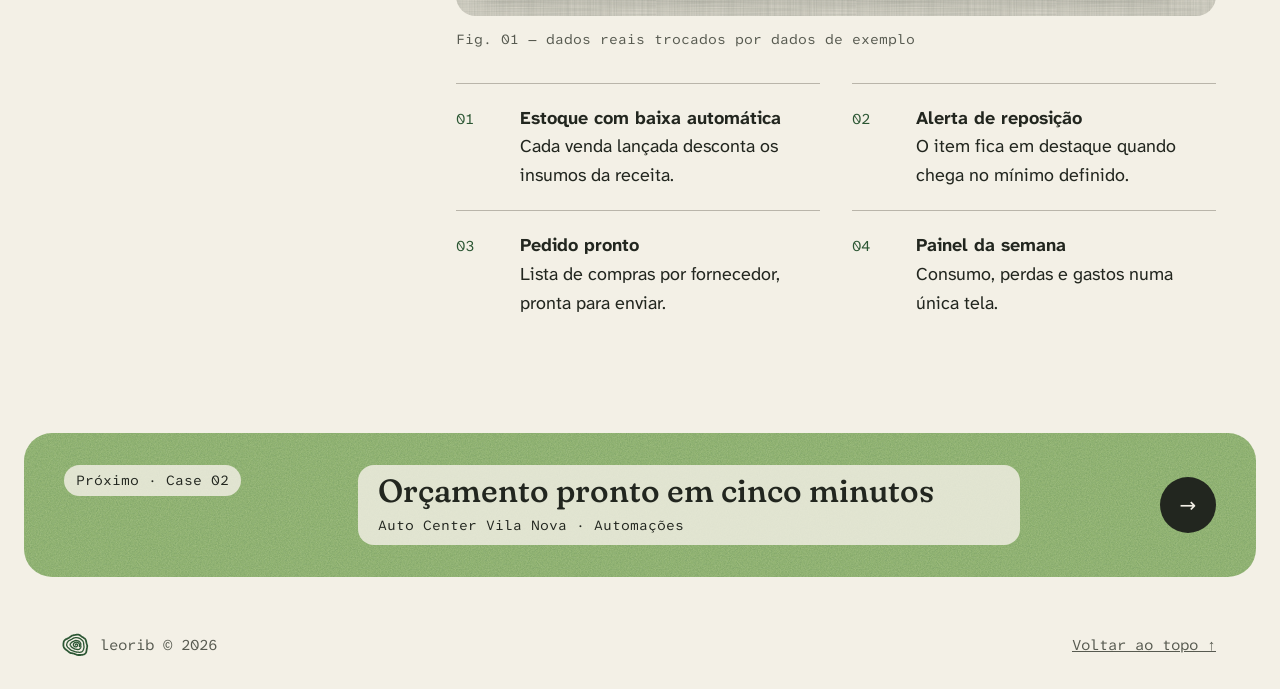
==== commit ea4b3753: "feat: adiciona botão para alternar tema claro/escuro - tokens escuros em :root[data-theme="dark"] e " ====
--- a/case-padaria-grao-fino.html
+++ b/case-padaria-grao-fino.html
@@ -7,6 +7,7 @@
 <meta name="description" content="Planilha de estoque que dá baixa pelas vendas e avisa antes de faltar: 6 horas a menos por semana para a Padaria Grão Fino.">
 <meta name="theme-color" content="#F3F0E6" media="(prefers-color-scheme: light)">
 <meta name="theme-color" content="#151A15" media="(prefers-color-scheme: dark)">
+<script>/* tema: aplica a escolha salva antes do CSS, para não piscar o tema errado */(function(){var t=null;try{t=localStorage.getItem('leorib-tema')}catch(e){}if(t!=='light'&&t!=='dark')return;document.documentElement.setAttribute('data-theme',t);var c=t==='dark'?'#151A15':'#F3F0E6';document.querySelectorAll('meta[name="theme-color"]').forEach(function(m){m.setAttribute('content',c)})})()</script>
 <link rel="preconnect" href="https://fonts.googleapis.com">
 <link rel="preconnect" href="https://fonts.gstatic.com" crossorigin>
 <link rel="stylesheet" href="https://fonts.googleapis.com/css2?family=Fraunces:ital,opsz,wght,SOFT@0,9..144,400..700,0..100;1,9..144,400..700,0..100&family=Atkinson+Hyperlegible+Next:wght@400;500;700&family=Atkinson+Hyperlegible+Mono:wght@400;500&display=swap">
@@ -25,7 +26,10 @@
     <a href="servicos.html">Serviços</a>
     <a href="sobre.html">Sobre</a>
   </nav>
-  <a class="btn btn-primary btn-header" href="index.html#contato"><span class="dot" aria-hidden="true"></span>Fale comigo</a>
+  <div class="header-actions">
+    <button class="theme-toggle" type="button" data-theme-toggle><svg class="theme-icon" viewBox="0 0 24 24" aria-hidden="true" focusable="false"><defs><mask id="tema-mascara-h" maskUnits="userSpaceOnUse" x="0" y="0" width="24" height="24"><rect width="24" height="24" fill="#fff"/><circle class="corte" cx="12" cy="12" r="7" fill="#000"/></mask></defs><g mask="url(#tema-mascara-h)"><circle class="sol" cx="12" cy="12" r="5" fill="currentColor"/></g><g class="raios" fill="none" stroke="currentColor" stroke-width="2" stroke-linecap="round"><path d="M12 2.5v2M12 19.5v2M2.5 12h2M19.5 12h2M5.3 5.3l1.4 1.4M17.3 17.3l1.4 1.4M5.3 18.7l1.4-1.4M17.3 6.7l1.4-1.4"/></g></svg><span class="theme-label sr-only">Mudar para modo escuro</span></button>
+    <a class="btn btn-primary btn-header" href="index.html#contato"><span class="dot" aria-hidden="true"></span>Fale comigo</a>
+  </div>
   <button class="menu-btn" type="button" aria-expanded="false" aria-controls="menu">Menu</button>
 </header>
 
@@ -40,6 +44,7 @@
     <a href="sobre.html">Sobre</a>
   </nav>
   <a class="btn btn-light" href="index.html#contato">Fale comigo</a>
+  <button class="theme-toggle" type="button" data-theme-toggle><svg class="theme-icon" viewBox="0 0 24 24" aria-hidden="true" focusable="false"><defs><mask id="tema-mascara-m" maskUnits="userSpaceOnUse" x="0" y="0" width="24" height="24"><rect width="24" height="24" fill="#fff"/><circle class="corte" cx="12" cy="12" r="7" fill="#000"/></mask></defs><g mask="url(#tema-mascara-m)"><circle class="sol" cx="12" cy="12" r="5" fill="currentColor"/></g><g class="raios" fill="none" stroke="currentColor" stroke-width="2" stroke-linecap="round"><path d="M12 2.5v2M12 19.5v2M2.5 12h2M19.5 12h2M5.3 5.3l1.4 1.4M17.3 17.3l1.4 1.4M5.3 18.7l1.4-1.4M17.3 6.7l1.4-1.4"/></g></svg><span class="theme-label">Mudar para modo escuro</span></button>
 </div>
 
 <main id="conteudo">
--- a/css/styles.css
+++ b/css/styles.css
@@ -76,11 +76,61 @@
   /* motion */
   --ease: cubic-bezier(.2, .7, .2, 1);
 
+  /* ícone do botão de tema: 0 = sol, 1 = lua */
+  --lua: 0;
+
   color-scheme: light;
 }
 
+/* Tema escuro. O CSS não deixa um mesmo bloco servir a um seletor e a uma @media,
+   então os dois blocos abaixo precisam ter EXATAMENTE os mesmos valores:
+   1) escolha explícita do usuário (data-theme="dark", ver js/site.js);
+   2) sem escolha salva: segue o sistema, a não ser que o usuário tenha escolhido o claro. */
+:root[data-theme="dark"] {
+  --bg: #151A15;
+  --surface: #1E251E;
+  --ink: #ECE8DC;
+  --muted: #A9AD9F;
+  --line: #3A433A;
+  --line-strong: #8F9488;
+  --brand: #A9C98A;
+  --accent: #D08A68;
+  --action: #A9C98A;
+  --on-action: #151A15;
+  --action-hover: #ECE8DC;
+  --on-action-hover: #151A15;
+  --secondary-hover-bg: #2A3D2C;
+  --secondary-hover-ink: #ECE8DC;
+  --nav-hover: #1F271F;
+  --nav-current-bg: #ECE8DC;
+  --nav-current-ink: #151A15;
+  --tag-bg: #2A3D2C;
+  --tag-ink: #ECE8DC;
+  --tag-border: #8F9488;
+  --result-bg: #1F271F;
+  --result-num: #A9C98A;
+  --field-bg: #151A15;
+  --field-border: #8F9488;
+  --form-bg: #1E251E;
+  --form-ink: #ECE8DC;
+  --frame-bg: #1F271F;
+  --print-a: #242C24;
+  --print-b: #2B342B;
+  --print-shadow: 0 1px 0 #3A433A, 0 12px 24px -18px rgba(0, 0, 0, .6);
+  --logo: #8DB06E;
+  --logo-seed: #D08A68;
+  --btn-dot: #2A3D2C;
+  --focus: #A9C98A;
+  --error: #D08A68;
+  --hero-grad: linear-gradient(180deg, #1B2A1D 0%, #22402A 42%, #2B5633 66%, #4F7A44 86%, #8DB06E 100%);
+  --hero-foot-ink: #151A15;
+  --respiro-grad: linear-gradient(180deg, #151A15 0%, #1F3323 34%, #3E6B43 54%, #1F3323 76%, #151A15 100%);
+  color-scheme: dark;
+  --lua: 1;
+}
+
 @media (prefers-color-scheme: dark) {
-  :root {
+  :root:not([data-theme="light"]) {
     --bg: #151A15;
     --surface: #1E251E;
     --ink: #ECE8DC;
@@ -120,6 +170,7 @@
     --hero-foot-ink: #151A15;
     --respiro-grad: linear-gradient(180deg, #151A15 0%, #1F3323 34%, #3E6B43 54%, #1F3323 76%, #151A15 100%);
     color-scheme: dark;
+    --lua: 1;
   }
 }
 
@@ -271,6 +322,29 @@
 
 .btn-header { min-height: 48px; padding: 0 24px; gap: 10px; }
 .btn-header .dot { width: 8px; height: 8px; border-radius: 50%; background: var(--btn-dot); }
+.header-actions { display: flex; align-items: center; gap: 12px; }
+
+/* botão de tema: só aparece com JS (sem JS ele não faria nada) */
+.theme-toggle {
+  display: none; align-items: center; justify-content: center; gap: 12px;
+  min-width: 48px; min-height: 48px; padding: 0 12px;
+  border: 1px solid var(--line); border-radius: 999px; background: transparent; color: var(--ink);
+  font: inherit; cursor: pointer;
+  transition: background .3s var(--ease);
+}
+.js .theme-toggle { display: inline-flex; }
+.theme-toggle:hover { background: var(--nav-hover); }
+
+/* ícone sol → lua. --lua vale 0 no tema claro e 1 no escuro (ver tokens), então o
+   ícone acompanha o tema sozinho, inclusive quando o tema vem do sistema. */
+.theme-icon { width: 24px; height: 24px; flex: none; }
+.theme-icon .sol, .theme-icon .corte, .theme-icon .raios {
+  transform-box: view-box; transform-origin: 12px 12px;
+  transition: transform .4s var(--ease), opacity .4s var(--ease);
+}
+.theme-icon .sol { transform: scale(calc(1 + .8 * var(--lua))); }
+.theme-icon .corte { transform: translate(calc(20px - 15px * var(--lua)), calc(-20px + 16px * var(--lua))); }
+.theme-icon .raios { opacity: calc(1 - var(--lua)); transform: rotate(calc(45deg * var(--lua))) scale(calc(1 - .6 * var(--lua))); }
 
 .menu-btn {
   display: none; align-items: center; min-height: 44px; padding: 0 16px;
@@ -280,7 +354,7 @@
 
 @media (max-width: 860px) {
   .site-header { padding-block: 16px; }
-  .site-header .nav-pill, .site-header .btn-header { display: none; }
+  .site-header .nav-pill, .site-header .header-actions { display: none; }
   .menu-btn { display: inline-flex; }
   .brand { font-size: 1.75rem; gap: 10px; }
 }
@@ -306,6 +380,12 @@
   color: #F3F0E6; text-decoration: none;
 }
 .mobile-menu .btn-light { margin-top: 20px; align-self: flex-start; }
+.mobile-menu .theme-toggle {
+  margin-top: 12px; align-self: flex-start; padding: 0 20px 0 14px;
+  border-color: rgba(214, 227, 195, .5); color: #F3F0E6;
+}
+.mobile-menu .theme-toggle:hover { background: rgba(214, 227, 195, .15); }
+.mobile-menu :focus-visible { outline-color: #D6E3C3; }
 
 /* ---------- etiquetas ---------- */
 
@@ -882,6 +962,20 @@
   .js .caminho .trilho[data-line]:not(.in) { transform: scaleY(0); }
 }
 
+/* troca de tema (js/site.js). Conceito "Anéis": o tema novo nasce no botão e cresce em círculo.
+   O JS anima o clip-path da camada nova; aqui só desligamos o crossfade padrão do navegador,
+   para as duas camadas ficarem paradas e a única coisa que se move ser o círculo. */
+@media (prefers-reduced-motion: no-preference) {
+  .tema-anel::view-transition-old(root),
+  .tema-anel::view-transition-new(root) { animation: none; mix-blend-mode: normal; }
+}
+
+/* plano B (sem View Transitions): só suaviza as cores por ~300ms. Classe temporária, nunca no carregamento. */
+.tema-fade,
+.tema-fade :where(*:not(svg *, [data-reveal], [data-strip], [data-line])) {
+  transition: background-color .3s var(--ease), color .3s var(--ease), border-color .3s var(--ease);
+}
+
 @media (prefers-reduced-motion: reduce) {
   html { scroll-behavior: auto; }
   *, *::before, *::after { transition: none !important; animation: none !important; }
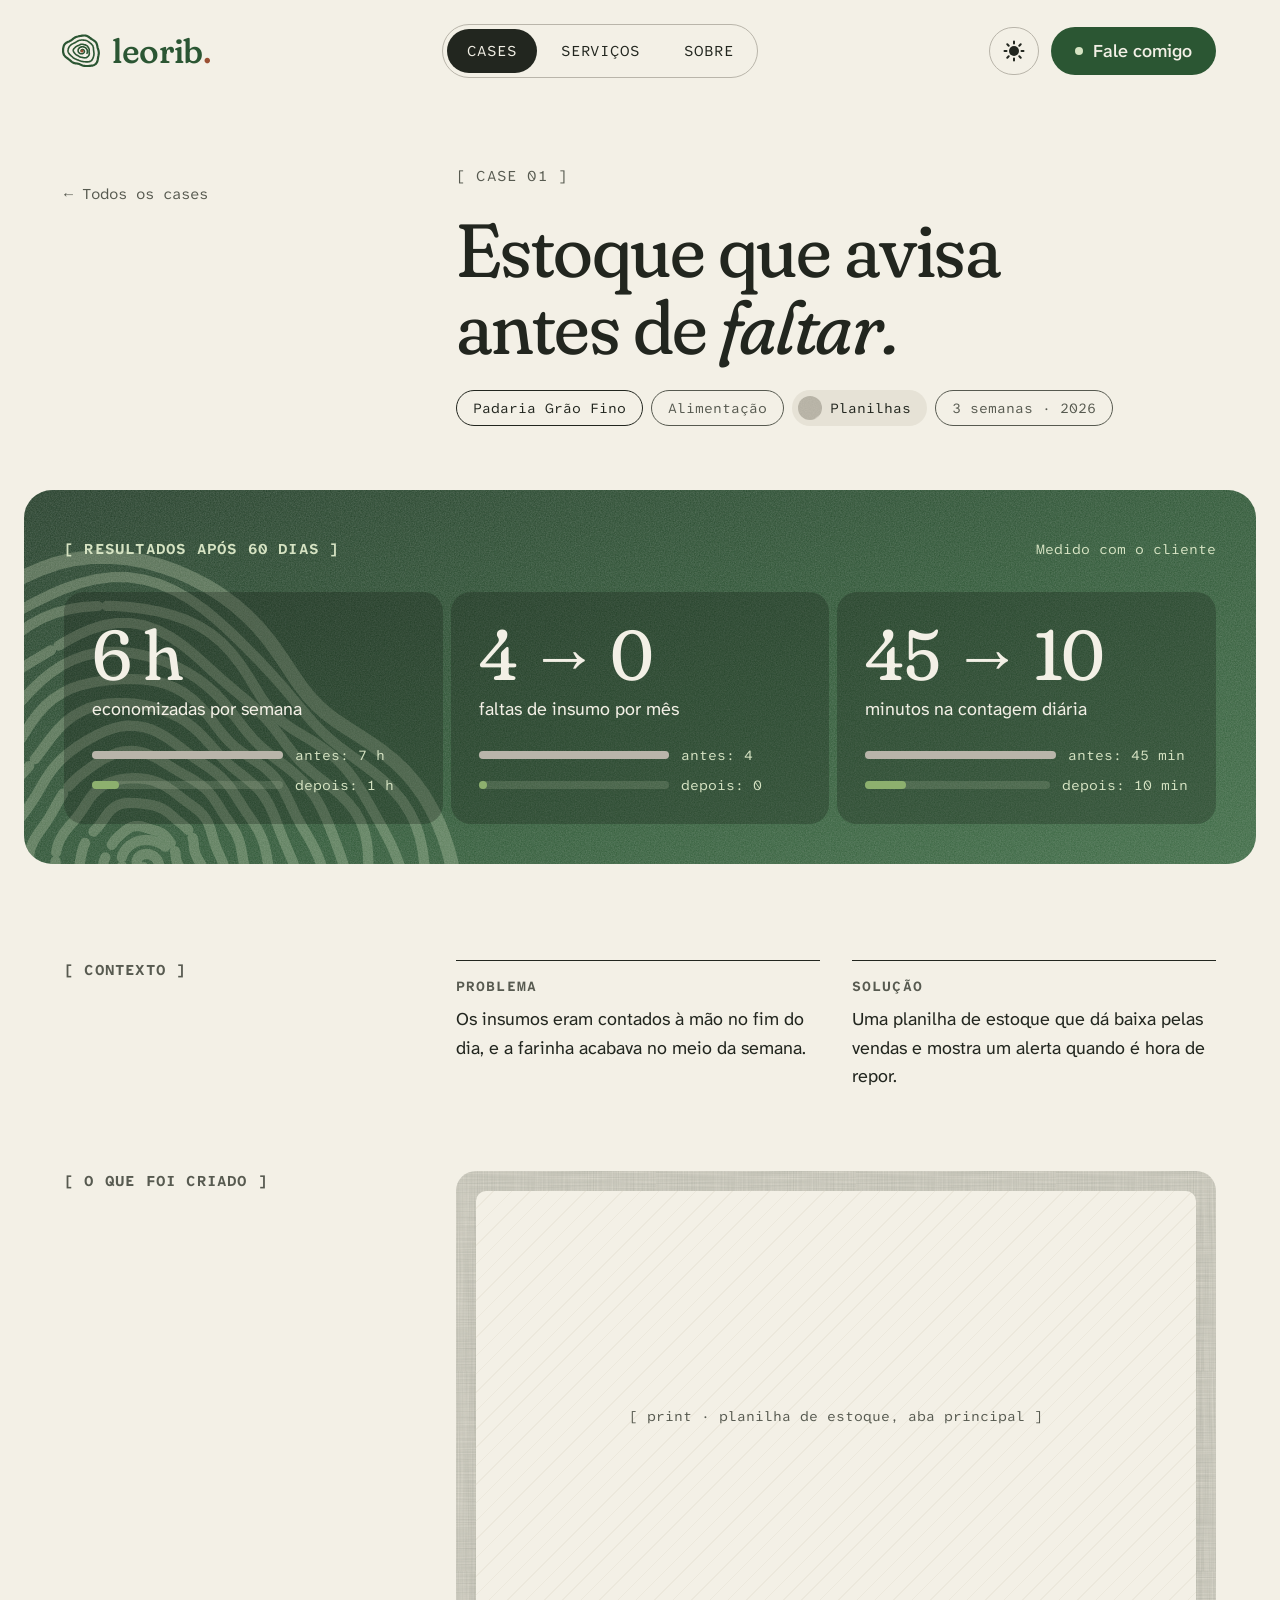
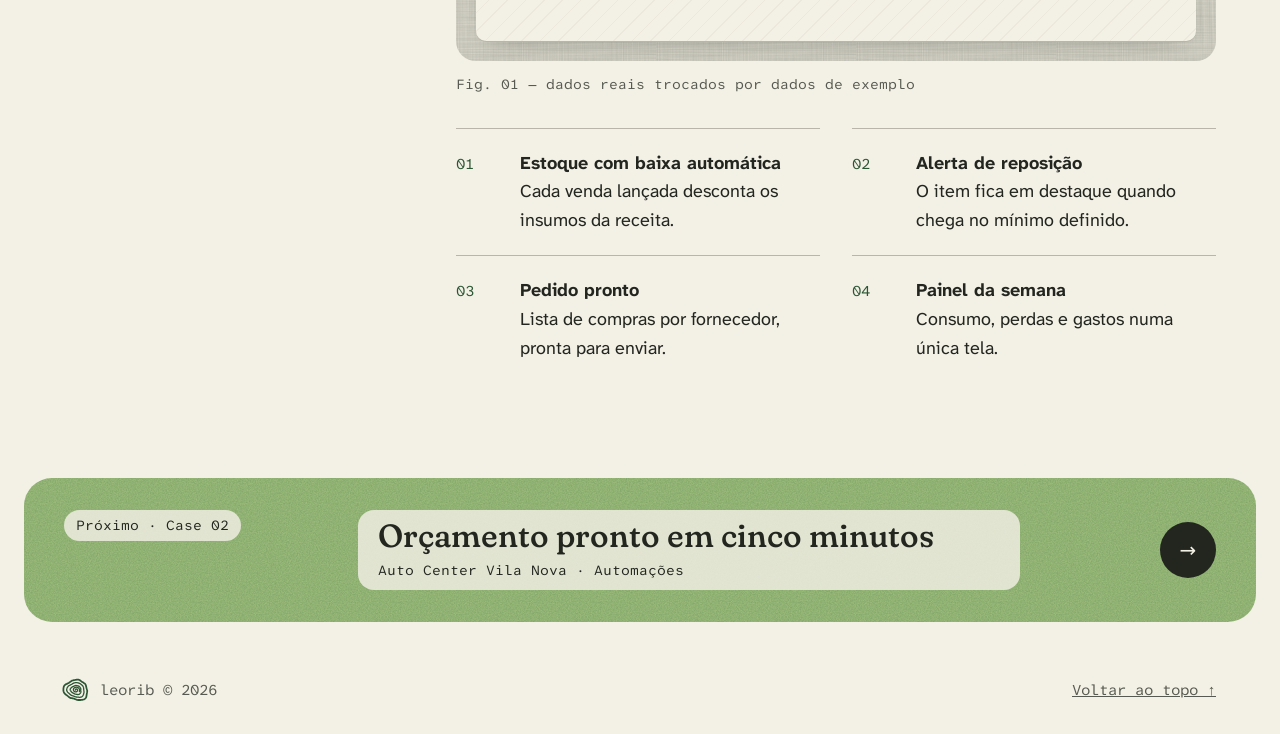
==== commit e8c9931b: "fix: corrige conteúdo invisível com data-strip e ajusta o mobile - data-strip: o Chrome desconta o c" ====
--- a/case-padaria-grao-fino.html
+++ b/case-padaria-grao-fino.html
@@ -52,7 +52,7 @@
   <div class="wrap grid case-head">
     <a class="c-label back" href="index.html#cases">← Todos os cases</a>
     <div class="c-main stack">
-      <p class="label">[ Case 01 ]</p>
+      <p class="label">[&nbsp;Case 01&nbsp;]</p>
       <h1 class="h1" data-reveal>Estoque que avisa antes de <em>faltar.</em></h1>
       <ul class="tags" aria-label="Sobre o projeto">
         <li class="tag tag-lg tag-strong">Padaria Grão Fino</li>
@@ -67,7 +67,7 @@
     <section class="kpi-painel" aria-labelledby="kpi-titulo">
       <div class="bg-mark" aria-hidden="true" style="--s:640px"><leo-digital size="640" seed="Padaria Grão Fino" aneis="12" cor="#D6E3C3" semente="false"></leo-digital></div>
       <div class="top">
-        <h2 class="label" id="kpi-titulo">[ Resultados após 60 dias ]</h2>
+        <h2 class="label" id="kpi-titulo">[&nbsp;Resultados após 60 dias&nbsp;]</h2>
         <span class="caption">Medido com o cliente</span>
       </div>
       <div class="kpis">
@@ -97,7 +97,7 @@
   </div>
 
   <section class="wrap grid contexto" aria-labelledby="contexto-label">
-    <h2 class="c-label label" id="contexto-label">[ Contexto ]</h2>
+    <h2 class="c-label label" id="contexto-label">[&nbsp;Contexto&nbsp;]</h2>
     <div class="c-main pair" data-reveal>
       <div><h3 class="label-sm">Problema</h3><p>Os insumos eram contados à mão no fim do dia, e a farinha acabava no meio da semana.</p></div>
       <div><h3 class="label-sm">Solução</h3><p>Uma planilha de estoque que dá baixa pelas vendas e mostra um alerta quando é hora de repor.</p></div>
@@ -105,9 +105,9 @@
   </section>
 
   <section class="wrap grid criado" aria-labelledby="criado-label">
-    <h2 class="c-label label" id="criado-label">[ O que foi criado ]</h2>
+    <h2 class="c-label label" id="criado-label">[&nbsp;O que foi criado&nbsp;]</h2>
     <figure class="c-main" data-reveal style="display:flex;flex-direction:column;gap:12px">
-      <div class="frame"><div class="frame-print wide">[ print · planilha de estoque, aba principal ]</div></div>
+      <div class="frame"><div class="frame-print wide">[&nbsp;print · planilha de estoque, aba principal&nbsp;]</div></div>
       <figcaption class="caption">Fig. 01 — dados reais trocados por dados de exemplo</figcaption>
     </figure>
     <ol class="c-main criado-lista">
--- a/css/styles.css
+++ b/css/styles.css
@@ -52,7 +52,7 @@
   --error: var(--argila);
   --hero-grad: linear-gradient(180deg, #2B5633 0%, #2B5633 50%, #5E8A4E 68%, #C3D6A4 85%, #E6E2D6 100%);
   --hero-foot-ink: #22261F;
-  --respiro-grad: linear-gradient(180deg, #F3F0E6 0%, #D6E3C3 34%, #8DB06E 54%, #D6E3C3 76%, #F3F0E6 100%);
+  --respiro-grad: linear-gradient(180deg, #D6E3C3 0%, #8DB06E 38%, #5E8A4E 54%, #8DB06E 70%, #D6E3C3 100%);
 
   /* texturas (preenchidas por js/site.js; "none" mantém o gradiente válido sem JS) */
   --tx-grao: none;
@@ -124,7 +124,7 @@
   --error: #D08A68;
   --hero-grad: linear-gradient(180deg, #1B2A1D 0%, #22402A 42%, #2B5633 66%, #4F7A44 86%, #8DB06E 100%);
   --hero-foot-ink: #151A15;
-  --respiro-grad: linear-gradient(180deg, #151A15 0%, #1F3323 34%, #3E6B43 54%, #1F3323 76%, #151A15 100%);
+  --respiro-grad: linear-gradient(180deg, #1F3323 0%, #2B5633 38%, #3E6B43 54%, #2B5633 70%, #1F3323 100%);
   color-scheme: dark;
   --lua: 1;
 }
@@ -168,7 +168,7 @@
     --error: #D08A68;
     --hero-grad: linear-gradient(180deg, #1B2A1D 0%, #22402A 42%, #2B5633 66%, #4F7A44 86%, #8DB06E 100%);
     --hero-foot-ink: #151A15;
-    --respiro-grad: linear-gradient(180deg, #151A15 0%, #1F3323 34%, #3E6B43 54%, #1F3323 76%, #151A15 100%);
+    --respiro-grad: linear-gradient(180deg, #1F3323 0%, #2B5633 38%, #3E6B43 54%, #2B5633 70%, #1F3323 100%);
     color-scheme: dark;
     --lua: 1;
   }
@@ -485,7 +485,7 @@
 @media (hover: hover) and (min-width: 640px) { .faixa:hover { flex: 1.9; } }
 .faixas-legenda {
   display: flex; flex-wrap: wrap; justify-content: space-between; gap: 8px 24px; margin-top: 16px;
-  font-family: var(--mono); font-size: .9375rem; color: var(--muted);
+  font-size: 1.125rem; line-height: 1.5; color: var(--muted);
 }
 @media (max-width: 639px) {
   .faixas { flex-direction: column; height: auto; }
@@ -493,7 +493,7 @@
 }
 
 .sec-head { padding-block: 112px 16px; }
-.sec-head .note { font-family: var(--mono); font-size: .9375rem; color: var(--muted); }
+.sec-head .note { font-size: 1.125rem; line-height: 1.5; color: var(--muted); }
 
 .serv-row {
   display: grid; grid-template-columns: repeat(12, minmax(0, 1fr)); column-gap: 24px;
@@ -510,9 +510,18 @@
   .serv-row p { flex: 1 1 100%; }
 }
 
+/* faixa de respiro: o fundo (gradiente + grão) fica num ::before com máscara, então ele inteiro, textura
+   inclusive, se dissolve na cor da página em cima e embaixo. A máscara usa transparência, não uma cor,
+   por isso funciona igual nos dois temas. Os 64px das pontas ficam lisos: é ali que mora o texto. */
 .respiro {
-  position: relative; height: 480px; margin-top: 96px;
+  position: relative; isolation: isolate; height: 480px; margin-top: 96px;
+  --nevoa-borda: 64px;
+}
+.respiro::before {
+  content: ""; position: absolute; inset: 0; z-index: -1;
   background-image: var(--tx-grao), var(--tx-grao-luz), var(--respiro-grad);
+  -webkit-mask-image: linear-gradient(180deg, transparent 0 var(--nevoa-borda), rgba(0, 0, 0, .35) calc(var(--nevoa-borda) + 12%), #000 calc(var(--nevoa-borda) + 30%), #000 calc(100% - var(--nevoa-borda) - 30%), rgba(0, 0, 0, .35) calc(100% - var(--nevoa-borda) - 12%), transparent calc(100% - var(--nevoa-borda)) 100%);
+  mask-image: linear-gradient(180deg, transparent 0 var(--nevoa-borda), rgba(0, 0, 0, .35) calc(var(--nevoa-borda) + 12%), #000 calc(var(--nevoa-borda) + 30%), #000 calc(100% - var(--nevoa-borda) - 30%), rgba(0, 0, 0, .35) calc(100% - var(--nevoa-borda) - 12%), transparent calc(100% - var(--nevoa-borda)) 100%);
 }
 .respiro-top {
   position: absolute; inset: 24px var(--m) auto var(--m); gap: 16px;
@@ -560,13 +569,13 @@
   background-color: var(--frame-bg); background-image: var(--tx-linho);
 }
 .frame-print {
-  aspect-ratio: 4 / 5; border-radius: 10px; padding: 16px;
+  aspect-ratio: 4 / 3; border-radius: 10px; padding: 16px;
   background: repeating-linear-gradient(135deg, var(--print-a) 0 12px, var(--print-b) 12px 13px);
   box-shadow: var(--print-shadow);
   display: grid; place-items: center; text-align: center;
   font-family: var(--mono); font-size: .875rem; color: var(--muted);
 }
-.frame-print.wide { aspect-ratio: 16 / 9; }
+.frame-print.wide { aspect-ratio: 16 / 10; }
 
 /* ---------- contato ---------- */
 
@@ -591,9 +600,12 @@
 .contato-links a {
   display: flex; justify-content: space-between; align-items: center; gap: 16px; min-height: 64px;
   border-bottom: 1px solid rgba(214, 227, 195, .5); color: #F3F0E6; text-decoration: none;
-  font-family: var(--mono); font-size: 1rem; transition: padding .5s var(--ease);
-}
-.contato-links a:hover { padding-left: 12px; color: #F3F0E6; }
+  font-family: var(--mono); font-size: 1rem;
+}
+/* o rótulo desliza com transform (não mexe no layout); a linha de baixo fica parada */
+.contato-links a > span:first-child { transition: transform .5s var(--ease); }
+.contato-links a:hover > span:first-child { transform: translateX(12px); }
+.contato-links a:hover { color: #F3F0E6; }
 .contato :focus-visible { outline-color: #D6E3C3; }
 
 .form {
@@ -688,7 +700,7 @@
   padding: 20px 24px; border-radius: 16px; background: var(--surface);
 }
 .invest .valor { font-family: var(--serif); font-variation-settings: 'SOFT' 100; font-weight: 500; font-size: 1.75rem; line-height: 1.2; }
-.invest .valor small { font-family: var(--mono); font-size: .875rem; color: var(--muted); margin-left: 12px; }
+.invest .valor small { display: block; white-space: nowrap; font-family: var(--mono); font-size: .875rem; line-height: 1.6; color: var(--muted); }
 .invest .acts { display: flex; flex-wrap: wrap; align-items: center; gap: 16px 24px; }
 @media (max-width: 1023px) {
   .servico { grid-template-columns: repeat(8, minmax(0, 1fr)); row-gap: 32px; }
@@ -913,7 +925,7 @@
 .progresso span { width: 40px; }
 .progresso span:last-child { text-align: right; }
 .progresso .track { flex: 1; height: 4px; border-radius: 999px; background: rgba(214, 227, 195, .3); overflow: hidden; }
-.progresso .fill { height: 100%; width: 34%; background: #D6E3C3; border-radius: 999px; transition: width .4s linear; }
+.progresso .fill { height: 100%; width: 100%; background: #D6E3C3; border-radius: 999px; transform: scaleX(.34); transform-origin: left; transition: transform .4s linear; }
 .controles { display: flex; flex-wrap: wrap; align-items: center; gap: 16px; margin-top: 16px; }
 .play {
   width: 56px; height: 56px; border-radius: 50%; border: 0; background: #F3F0E6; color: #2B5633;
@@ -940,6 +952,39 @@
 .meio-tom .stack { display: flex; flex-direction: column; gap: 24px; align-items: flex-start; }
 @media (max-width: 639px) { .meio-tom { min-height: 440px; } .meio-tom .grid { padding-top: 32px; } }
 
+/* ---------- mobile (≤639px): ritmo vertical ~1/3 menor, sempre em múltiplos de 8 ---------- */
+
+@media (max-width: 639px) {
+  .intro { padding-block: 56px 64px; }
+  .sec-head { padding-block: 72px 16px; }
+  .respiro { margin-top: 40px; --nevoa-borda: 48px; }
+  .cases-head { padding-block: 32px 40px; }
+  .case-row { padding-block: 24px 40px; }
+  .contato { margin-top: 24px; }
+  .page-head { padding-block: 32px 40px; }
+  .servico { padding-block: 24px 40px; }
+  .etapas-sec { padding-block: 32px 72px; }
+  .case-head { padding-block: 24px 32px; }
+  .contexto { padding-block: 40px 32px; }
+  .criado { padding-bottom: 64px; }
+  .historia { padding-block: 40px; }
+  .caminho-sec { padding-bottom: 40px; }
+  .trilha-sec { padding-block: 40px; }
+  .sobre-hero { padding-block: 24px 40px; }
+
+  /* contato: cartão verde mais estreito por dentro, para o formulário ganhar largura */
+  .contato { padding: 32px 8px 8px; row-gap: 32px; }
+  .contato-texto { padding-inline: 12px; }
+  .form { padding: 24px 16px; }
+
+  /* serviços: o card vira uma faixa baixa só com a pílula; o h2 logo abaixo já é o título */
+  .servico-card { min-height: 120px; }
+  .servico-card .nome { display: none; }
+
+  /* painel verde: os anéis descem para o canto de baixo, longe do label e do título */
+  .painel-folha .bg-mark { top: auto; right: -200px; bottom: -240px; }
+}
+
 /* marcas de fundo (digital grande) */
 .bg-mark svg { width: var(--s); height: var(--s); }
 @media (max-width: 639px) { .bg-mark svg { width: calc(var(--s) * .6); height: calc(var(--s) * .6); } }
@@ -962,6 +1007,13 @@
   .js .caminho .trilho[data-line]:not(.in) { transform: scaleY(0); }
 }
 
+/* rede de segurança: se o js/site.js não rodar (erro, arquivo bloqueado), ele nunca marca .js-ok
+   e, depois de 3s, tudo o que estava escondido aparece. Conteúdo nunca depende de animação. */
+@media (prefers-reduced-motion: no-preference) {
+  .js:not(.js-ok) :is([data-reveal], [data-line], [data-strip], [data-orb]):not(.in) { animation: revela-seguranca .6s var(--ease) 3s forwards; }
+}
+@keyframes revela-seguranca { to { opacity: 1; transform: none; clip-path: inset(0 0 0 0); } }
+
 /* troca de tema (js/site.js). Conceito "Anéis": o tema novo nasce no botão e cresce em círculo.
    O JS anima o clip-path da camada nova; aqui só desligamos o crossfade padrão do navegador,
    para as duas camadas ficarem paradas e a única coisa que se move ser o círculo. */
